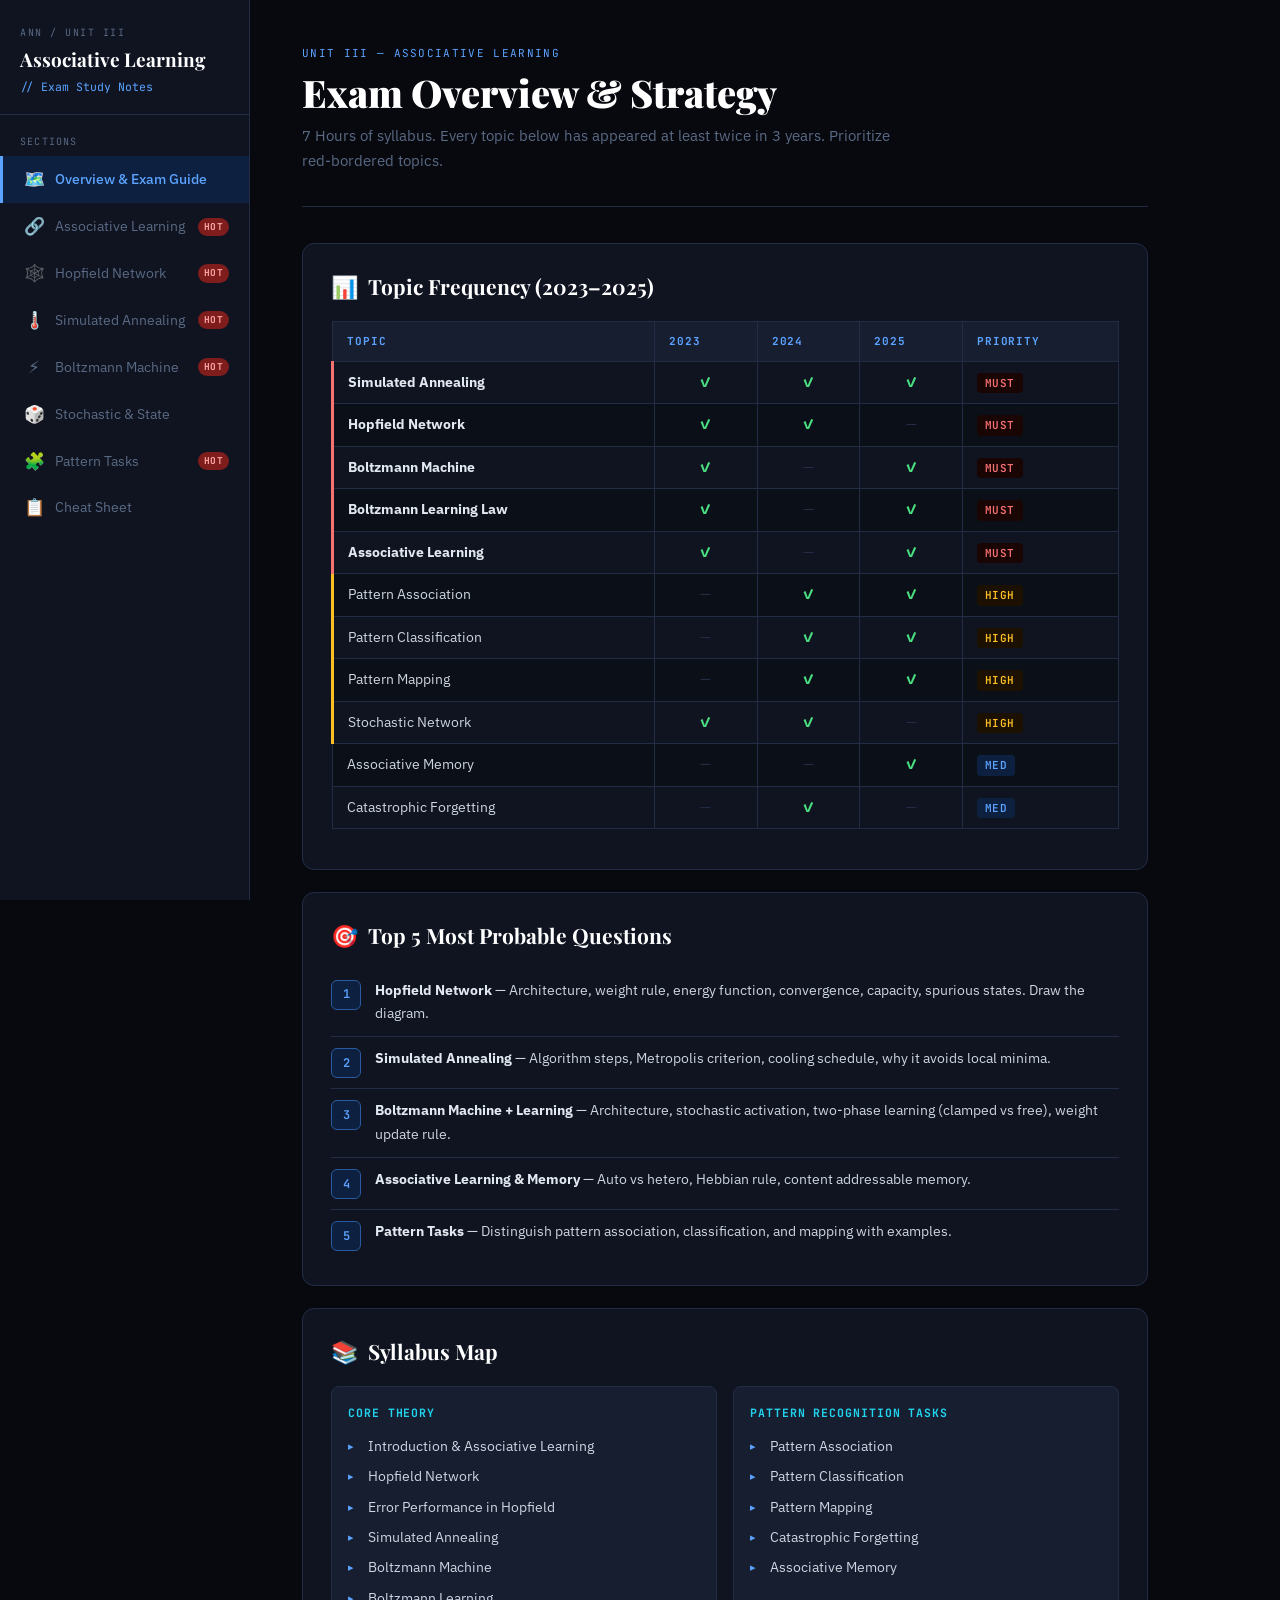
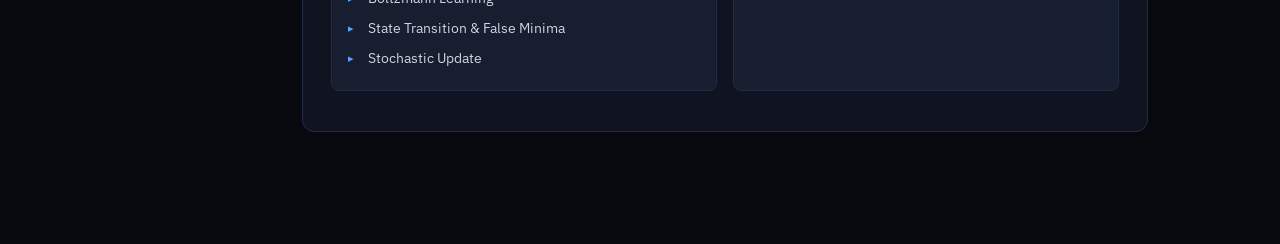
==== unit3_associative_learning.html @ 89506bb9 "Add ANN study notes site" ====
<!DOCTYPE html>
<html lang="en">
<head>
<meta charset="UTF-8">
<meta name="viewport" content="width=device-width, initial-scale=1.0">
<title>Unit III: Associative Learning — Exam Notes</title>
<link rel="preconnect" href="https://fonts.googleapis.com">
<link href="https://fonts.googleapis.com/css2?family=Playfair+Display:wght@400;700;900&family=IBM+Plex+Sans:ital,wght@0,300;0,400;0,500;0,600;1,400&family=JetBrains+Mono:wght@400;500;600&display=swap" rel="stylesheet">
<style>
:root {
  --bg: #07090f;
  --bg2: #0f1420;
  --bg3: #161e30;
  --border: #222d45;
  --text: #cdd5e0;
  --muted: #5a6a84;
  --blue: #5ba3ff;
  --blue-dim: #0d2040;
  --green: #4ade80;
  --green-dim: #071a10;
  --amber: #fbbf24;
  --amber-dim: #1c1000;
  --red: #f87171;
  --red-dim: #1a0505;
  --purple: #a78bfa;
  --purple-dim: #130d2a;
  --cyan: #22d3ee;
  --heading: 'Playfair Display', Georgia, serif;
  --body: 'IBM Plex Sans', system-ui, sans-serif;
  --mono: 'JetBrains Mono', 'Courier New', monospace;
}
*{box-sizing:border-box;margin:0;padding:0;}
html{scroll-behavior:smooth;}
body{background:var(--bg);color:var(--text);font-family:var(--body);font-size:15px;line-height:1.7;display:flex;min-height:100vh;}
p{margin-bottom:10px;}
strong{color:#e2e8f0;}
h3{font-family:var(--heading);font-size:20px;color:white;margin:24px 0 12px;}

/* ── Sidebar ── */
.sidebar{width:250px;min-height:100vh;background:var(--bg2);border-right:1px solid var(--border);position:fixed;top:0;left:0;overflow-y:auto;z-index:100;display:flex;flex-direction:column;}
.sidebar-logo{padding:24px 20px 18px;border-bottom:1px solid var(--border);}
.sidebar-logo .lbl{font-family:var(--mono);font-size:10px;color:var(--muted);letter-spacing:.15em;text-transform:uppercase;margin-bottom:6px;}
.sidebar-logo h1{font-family:var(--heading);font-size:19px;font-weight:700;color:white;line-height:1.3;}
.sidebar-logo .sub{font-size:11.5px;color:var(--blue);margin-top:5px;font-family:var(--mono);}
.nav-group-lbl{font-family:var(--mono);font-size:10px;letter-spacing:.12em;text-transform:uppercase;color:var(--muted);padding:18px 20px 6px;}
.nav-item{display:flex;align-items:center;gap:10px;padding:9px 20px;cursor:pointer;transition:all .18s;border-left:3px solid transparent;font-size:13.5px;color:var(--muted);font-weight:400;user-select:none;}
.nav-item:hover{background:var(--bg3);color:var(--text);border-left-color:var(--border);}
.nav-item.active{background:var(--blue-dim);color:var(--blue);border-left-color:var(--blue);font-weight:500;}
.nav-item .ico{font-size:17px;width:22px;text-align:center;flex-shrink:0;}
.nav-badge{margin-left:auto;background:#7f1d1d;color:#fca5a5;font-size:9.5px;font-weight:700;padding:1px 6px;border-radius:10px;font-family:var(--mono);letter-spacing:.04em;}

/* ── Main ── */
.main{margin-left:250px;flex:1;}
.section{display:none;padding:44px 52px 90px;max-width:950px;animation:fadeIn .22s ease;}
.section.active{display:block;}
@keyframes fadeIn{from{opacity:0;transform:translateY(7px);}to{opacity:1;transform:translateY(0);}}

/* ── Section header ── */
.sec-hdr{margin-bottom:36px;padding-bottom:22px;border-bottom:1px solid var(--border);}
.sec-hdr .tag{font-family:var(--mono);font-size:11px;letter-spacing:.12em;text-transform:uppercase;color:var(--blue);margin-bottom:8px;display:block;}
.sec-hdr h2{font-family:var(--heading);font-size:38px;font-weight:900;color:white;line-height:1.15;margin-bottom:10px;}
.sec-hdr p{color:var(--muted);font-size:14.5px;max-width:620px;}

/* ── Card ── */
.card{background:var(--bg2);border:1px solid var(--border);border-radius:12px;padding:24px 28px;margin-bottom:22px;}
.card-title{font-family:var(--heading);font-size:21px;font-weight:700;color:white;margin-bottom:14px;display:flex;align-items:center;gap:10px;}
.card-title .ico{font-size:22px;}

/* ── Formula box ── */
.formula{background:#080f20;border:1px solid #1d3a70;border-left:4px solid var(--blue);border-radius:8px;padding:16px 20px;margin:14px 0;font-family:var(--mono);font-size:13px;color:#93c5fd;white-space:pre;overflow-x:auto;line-height:1.9;}
.formula .cm{color:var(--muted);font-style:italic;}

/* ── Alert boxes ── */
.box{border-radius:8px;padding:14px 18px;margin:14px 0;font-size:13.5px;display:flex;gap:12px;align-items:flex-start;}
.box .bi{font-size:18px;flex-shrink:0;margin-top:1px;}
.box .bc{flex:1;}
.box.tip{background:var(--amber-dim);border:1px solid #713f12;border-left:4px solid var(--amber);}
.box.tip .bi,.box.tip strong{color:var(--amber);}
.box.def{background:var(--green-dim);border:1px solid #14532d;border-left:4px solid var(--green);}
.box.def .bi,.box.def strong{color:var(--green);}
.box.imp{background:var(--red-dim);border:1px solid #7f1d1d;border-left:4px solid var(--red);}
.box.imp .bi,.box.imp strong{color:var(--red);}
.box.note{background:var(--purple-dim);border:1px solid #4c1d95;border-left:4px solid var(--purple);}
.box.note .bi,.box.note strong{color:var(--purple);}

/* ── Lists ── */
ul.cl{list-style:none;padding:0;}
ul.cl li{padding:4px 0 4px 20px;position:relative;color:var(--text);font-size:14px;}
ul.cl li::before{content:'▸';position:absolute;left:0;color:var(--blue);font-size:11px;top:7px;}
ol.steps{counter-reset:s;list-style:none;padding:0;}
ol.steps li{counter-increment:s;display:flex;gap:14px;padding:10px 0;border-bottom:1px solid var(--border);font-size:14px;}
ol.steps li:last-child{border-bottom:none;}
ol.steps li::before{content:counter(s);background:var(--blue-dim);color:var(--blue);font-family:var(--mono);font-size:12px;font-weight:600;width:28px;height:28px;border-radius:6px;display:flex;align-items:center;justify-content:center;flex-shrink:0;margin-top:1px;border:1px solid #2a5a9f;}

/* ── Tables ── */
.tbl{width:100%;border-collapse:collapse;font-size:13.5px;margin:16px 0;}
.tbl th{background:var(--bg3);color:var(--blue);font-family:var(--mono);font-size:11px;letter-spacing:.08em;text-transform:uppercase;padding:10px 14px;text-align:left;border:1px solid var(--border);}
.tbl td{padding:10px 14px;border:1px solid var(--border);vertical-align:top;line-height:1.5;}
.tbl tr:nth-child(even) td{background:#0b1018;}
.tbl .ck{color:var(--green);font-weight:700;text-align:center;}
.tbl .dk{color:var(--border);text-align:center;}
.pri-h td:first-child{border-left:3px solid var(--red);}
.pri-m td:first-child{border-left:3px solid var(--amber);}

/* ── Grid ── */
.g2{display:grid;grid-template-columns:1fr 1fr;gap:16px;margin:16px 0;}
.g3{display:grid;grid-template-columns:1fr 1fr 1fr;gap:14px;margin:16px 0;}
.mc{background:var(--bg3);border:1px solid var(--border);border-radius:8px;padding:16px;}
.mc h4{font-family:var(--mono);font-size:11.5px;color:var(--cyan);letter-spacing:.08em;text-transform:uppercase;margin-bottom:8px;}
.mc p,.mc li{font-size:13.5px;color:var(--text);line-height:1.6;}

/* ── Badge ── */
.bdg{display:inline-block;padding:2px 8px;border-radius:4px;font-size:11px;font-family:var(--mono);font-weight:600;letter-spacing:.04em;}
.bdg.bl{background:var(--blue-dim);color:var(--blue);}
.bdg.gn{background:var(--green-dim);color:var(--green);}
.bdg.am{background:var(--amber-dim);color:var(--amber);}
.bdg.rd{background:var(--red-dim);color:var(--red);}
.bdg.pu{background:var(--purple-dim);color:var(--purple);}

/* ── Diagram ── */
.diagram{background:#050a14;border:1px solid var(--border);border-radius:10px;padding:20px;margin:20px 0;}
.diagram-ttl{font-family:var(--mono);font-size:10.5px;color:var(--muted);letter-spacing:.1em;text-transform:uppercase;margin-bottom:12px;}

/* ── Cheat sheet ── */
.cheat-grid{display:grid;grid-template-columns:1fr 1fr;gap:16px;}
.cheat-card{background:var(--bg2);border:1px solid var(--border);border-radius:10px;padding:18px;}
.cheat-card h4{font-family:var(--heading);font-size:16px;color:white;margin-bottom:10px;display:flex;align-items:center;gap:8px;}
.cheat-card ul{list-style:none;padding:0;}
.cheat-card li{font-size:12.5px;padding:4px 0;color:var(--text);border-bottom:1px solid var(--border);display:flex;gap:8px;}
.cheat-card li::before{content:'→';color:var(--muted);flex-shrink:0;}

/* ── Scrollbar ── */
::-webkit-scrollbar{width:5px;}
::-webkit-scrollbar-track{background:var(--bg2);}
::-webkit-scrollbar-thumb{background:var(--border);border-radius:3px;}

@media(max-width:800px){
  .sidebar{width:100%;min-height:auto;position:relative;}
  .main{margin-left:0;}
  .section{padding:24px 18px 60px;}
  .g2,.g3,.cheat-grid{grid-template-columns:1fr;}
}
</style>
</head>
<body>

<!-- ═══════════════════ SIDEBAR ═══════════════════ -->
<nav class="sidebar">
  <div class="sidebar-logo">
    <div class="lbl">ANN / Unit III</div>
    <h1>Associative Learning</h1>
    <div class="sub">// Exam Study Notes</div>
  </div>
  <div class="nav-group-lbl">Sections</div>
  <div class="nav-item active" onclick="show('s0',this)"><span class="ico">🗺️</span> Overview &amp; Exam Guide</div>
  <div class="nav-item" onclick="show('s1',this)"><span class="ico">🔗</span> Associative Learning <span class="nav-badge">HOT</span></div>
  <div class="nav-item" onclick="show('s2',this)"><span class="ico">🕸️</span> Hopfield Network <span class="nav-badge">HOT</span></div>
  <div class="nav-item" onclick="show('s3',this)"><span class="ico">🌡️</span> Simulated Annealing <span class="nav-badge">HOT</span></div>
  <div class="nav-item" onclick="show('s4',this)"><span class="ico">⚡</span> Boltzmann Machine <span class="nav-badge">HOT</span></div>
  <div class="nav-item" onclick="show('s5',this)"><span class="ico">🎲</span> Stochastic &amp; State</div>
  <div class="nav-item" onclick="show('s6',this)"><span class="ico">🧩</span> Pattern Tasks <span class="nav-badge">HOT</span></div>
  <div class="nav-item" onclick="show('s7',this)"><span class="ico">📋</span> Cheat Sheet</div>
</nav>

<!-- ═══════════════════ MAIN ═══════════════════ -->
<main class="main">

<!-- ═══ S0: OVERVIEW ═══ -->
<section class="section active" id="s0">
  <div class="sec-hdr">
    <span class="tag">Unit III — Associative Learning</span>
    <h2>Exam Overview &amp; Strategy</h2>
    <p>7 Hours of syllabus. Every topic below has appeared at least twice in 3 years. Prioritize red-bordered topics.</p>
  </div>

  <div class="card">
    <div class="card-title"><span class="ico">📊</span> Topic Frequency (2023–2025)</div>
    <table class="tbl">
      <thead><tr><th>Topic</th><th>2023</th><th>2024</th><th>2025</th><th>Priority</th></tr></thead>
      <tbody>
        <tr class="pri-h"><td><strong>Simulated Annealing</strong></td><td class="ck">✓</td><td class="ck">✓</td><td class="ck">✓</td><td><span class="bdg rd">MUST</span></td></tr>
        <tr class="pri-h"><td><strong>Hopfield Network</strong></td><td class="ck">✓</td><td class="ck">✓</td><td class="dk">—</td><td><span class="bdg rd">MUST</span></td></tr>
        <tr class="pri-h"><td><strong>Boltzmann Machine</strong></td><td class="ck">✓</td><td class="dk">—</td><td class="ck">✓</td><td><span class="bdg rd">MUST</span></td></tr>
        <tr class="pri-h"><td><strong>Boltzmann Learning Law</strong></td><td class="ck">✓</td><td class="dk">—</td><td class="ck">✓</td><td><span class="bdg rd">MUST</span></td></tr>
        <tr class="pri-h"><td><strong>Associative Learning</strong></td><td class="ck">✓</td><td class="dk">—</td><td class="ck">✓</td><td><span class="bdg rd">MUST</span></td></tr>
        <tr class="pri-m"><td>Pattern Association</td><td class="dk">—</td><td class="ck">✓</td><td class="ck">✓</td><td><span class="bdg am">HIGH</span></td></tr>
        <tr class="pri-m"><td>Pattern Classification</td><td class="dk">—</td><td class="ck">✓</td><td class="ck">✓</td><td><span class="bdg am">HIGH</span></td></tr>
        <tr class="pri-m"><td>Pattern Mapping</td><td class="dk">—</td><td class="ck">✓</td><td class="ck">✓</td><td><span class="bdg am">HIGH</span></td></tr>
        <tr class="pri-m"><td>Stochastic Network</td><td class="ck">✓</td><td class="ck">✓</td><td class="dk">—</td><td><span class="bdg am">HIGH</span></td></tr>
        <tr><td>Associative Memory</td><td class="dk">—</td><td class="dk">—</td><td class="ck">✓</td><td><span class="bdg bl">MED</span></td></tr>
        <tr><td>Catastrophic Forgetting</td><td class="dk">—</td><td class="ck">✓</td><td class="dk">—</td><td><span class="bdg bl">MED</span></td></tr>
      </tbody>
    </table>
  </div>

  <div class="card">
    <div class="card-title"><span class="ico">🎯</span> Top 5 Most Probable Questions</div>
    <ol class="steps">
      <li><div><strong>Hopfield Network</strong> — Architecture, weight rule, energy function, convergence, capacity, spurious states. Draw the diagram.</div></li>
      <li><div><strong>Simulated Annealing</strong> — Algorithm steps, Metropolis criterion, cooling schedule, why it avoids local minima.</div></li>
      <li><div><strong>Boltzmann Machine + Learning</strong> — Architecture, stochastic activation, two-phase learning (clamped vs free), weight update rule.</div></li>
      <li><div><strong>Associative Learning &amp; Memory</strong> — Auto vs hetero, Hebbian rule, content addressable memory.</div></li>
      <li><div><strong>Pattern Tasks</strong> — Distinguish pattern association, classification, and mapping with examples.</div></li>
    </ol>
  </div>

  <div class="card">
    <div class="card-title"><span class="ico">📚</span> Syllabus Map</div>
    <div class="g2">
      <div class="mc">
        <h4>Core Theory</h4>
        <ul class="cl">
          <li>Introduction &amp; Associative Learning</li>
          <li>Hopfield Network</li>
          <li>Error Performance in Hopfield</li>
          <li>Simulated Annealing</li>
          <li>Boltzmann Machine</li>
          <li>Boltzmann Learning</li>
          <li>State Transition &amp; False Minima</li>
          <li>Stochastic Update</li>
        </ul>
      </div>
      <div class="mc">
        <h4>Pattern Recognition Tasks</h4>
        <ul class="cl">
          <li>Pattern Association</li>
          <li>Pattern Classification</li>
          <li>Pattern Mapping</li>
          <li>Catastrophic Forgetting</li>
          <li>Associative Memory</li>
        </ul>
      </div>
    </div>
  </div>
</section>

<!-- ═══ S1: ASSOCIATIVE LEARNING ═══ -->
<section class="section" id="s1">
  <div class="sec-hdr">
    <span class="tag">Topic 1</span>
    <h2>Associative Learning &amp; Memory</h2>
    <p>The foundation of all recurrent networks. Learning to store and retrieve patterns.</p>
  </div>

  <div class="card">
    <div class="card-title"><span class="ico">💡</span> What is Associative Learning?</div>
    <div class="box def"><span class="bi">📖</span><div class="bc"><strong>Definition:</strong> A learning paradigm in which a neural network learns to associate one pattern with another (or with itself). When presented with a partial or noisy input, the network retrieves the complete stored pattern.</div></div>
    <p><strong>Biological Basis:</strong> Hebb's postulate — "Neurons that fire together, wire together." If neuron A repeatedly causes neuron B to fire, the synapse between A and B is strengthened.</p>
    <div class="formula"><span class="cm">// Hebbian Learning Rule</span>
Δw<sub>ij</sub> = η · x<sub>i</sub> · x<sub>j</sub>

where:
  η   = learning rate
  x<sub>i</sub>  = activation of presynaptic neuron i
  x<sub>j</sub>  = activation of postsynaptic neuron j</div>
  </div>

  <div class="card">
    <div class="card-title"><span class="ico">🔀</span> Types of Associative Learning</div>
    <div class="g2">
      <div class="mc">
        <h4>Auto-Associative</h4>
        <p><strong>Pattern → Same Pattern</strong></p>
        <p>Input and output are the same pattern. Given a noisy/incomplete version of a stored pattern, recall the original.</p>
        <p><em>Example: Hopfield Network</em></p>
        <ul class="cl">
          <li>Input = Output target</li>
          <li>Used for pattern completion</li>
          <li>Content-addressable memory</li>
        </ul>
      </div>
      <div class="mc">
        <h4>Hetero-Associative</h4>
        <p><strong>Pattern A → Pattern B</strong></p>
        <p>Input and output are different patterns. Learn a mapping between two sets of patterns.</p>
        <p><em>Example: Linear Associator</em></p>
        <ul class="cl">
          <li>Input ≠ Output</li>
          <li>Used for pattern transformation</li>
          <li>Bidirectional Associative Memory</li>
        </ul>
      </div>
    </div>
    <div class="box tip"><span class="bi">💡</span><div class="bc"><strong>Exam Tip:</strong> Auto-associative = Hopfield (recall same pattern). Hetero-associative = Pattern Association task. Always state this distinction clearly.</div></div>
  </div>

  <div class="card">
    <div class="card-title"><span class="ico">🧠</span> Associative Memory</div>
    <p><strong>Content-Addressable Memory (CAM):</strong> Unlike RAM (accessed by address), associative memory is accessed by the content itself. A partial or noisy key retrieves the full stored item.</p>
    <div class="g2">
      <div class="mc">
        <h4>Storage Phase</h4>
        <ul class="cl">
          <li>Present each pattern to network</li>
          <li>Update weights using Hebbian rule</li>
          <li>Weights encode pattern correlations</li>
          <li>W = Σ<sub>μ</sub> x<sup>μ</sup>(x<sup>μ</sup>)<sup>T</sup></li>
        </ul>
      </div>
      <div class="mc">
        <h4>Retrieval Phase</h4>
        <ul class="cl">
          <li>Present probe (partial/noisy)</li>
          <li>Apply update rule iteratively</li>
          <li>Network evolves to stable state</li>
          <li>Stable state = stored pattern</li>
        </ul>
      </div>
    </div>
    <div class="formula"><span class="cm">// Hetero-associative weight matrix</span>
W = Σ<sub>μ=1</sub><sup>P</sup>  b<sup>μ</sup> · (a<sup>μ</sup>)<sup>T</sup>

Retrieval:  y = sign(W · x)

<span class="cm">// For P stored pairs (a<sup>μ</sup>, b<sup>μ</sup>)</span></div>
  </div>

  <div class="card">
    <div class="card-title"><span class="ico">📏</span> Hebb vs Delta Rule Comparison</div>
    <table class="tbl">
      <thead><tr><th>Aspect</th><th>Hebb Rule</th><th>Delta Rule</th></tr></thead>
      <tbody>
        <tr><td>Update Criterion</td><td>Always update</td><td>Update on error only</td></tr>
        <tr><td>Error-driven</td><td>No</td><td>Yes</td></tr>
        <tr><td>Stability</td><td>Weights grow unbounded</td><td>Converges (linear networks)</td></tr>
        <tr><td>Capacity</td><td>Lower</td><td>Higher</td></tr>
        <tr><td>Used In</td><td>Hopfield, basic associator</td><td>ADALINE, Perceptron</td></tr>
      </tbody>
    </table>
  </div>
</section>

<!-- ═══ S2: HOPFIELD ═══ -->
<section class="section" id="s2">
  <div class="sec-hdr">
    <span class="tag">Topic 2 — Most Repeated</span>
    <h2>Hopfield Network</h2>
    <p>A recurrent auto-associative memory network. Energy-based, guaranteed convergence.</p>
  </div>

  <div class="card">
    <div class="card-title"><span class="ico">🏗️</span> Architecture</div>
    <div class="g2">
      <div>
        <ul class="cl">
          <li><strong>N neurons</strong>, fully interconnected (recurrent)</li>
          <li><strong>Symmetric weights:</strong> w<sub>ij</sub> = w<sub>ji</sub></li>
          <li><strong>No self-connections:</strong> w<sub>ii</sub> = 0</li>
          <li>Binary states: s<sub>i</sub> ∈ {−1, +1} (bipolar)</li>
          <li>Single-layer, no hidden neurons</li>
          <li>All neurons are both input and output</li>
        </ul>
      </div>
      <div>
        <div class="diagram">
          <div class="diagram-ttl">Hopfield Network (N=4)</div>
          <svg viewBox="0 0 220 200" xmlns="http://www.w3.org/2000/svg" width="100%">
            <defs>
              <marker id="arr" markerWidth="6" markerHeight="6" refX="3" refY="3" orient="auto">
                <path d="M0,0 L6,3 L0,6 Z" fill="#5ba3ff" opacity=".6"/>
              </marker>
            </defs>
            <!-- connections -->
            <line x1="110" y1="28" x2="188" y2="96" stroke="#5ba3ff" stroke-width="1" opacity=".3"/>
            <line x1="110" y1="28" x2="110" y2="172" stroke="#5ba3ff" stroke-width="1" opacity=".3"/>
            <line x1="110" y1="28" x2="32" y2="96" stroke="#5ba3ff" stroke-width="1" opacity=".3"/>
            <line x1="188" y1="96" x2="110" y2="172" stroke="#5ba3ff" stroke-width="1" opacity=".3"/>
            <line x1="188" y1="96" x2="32" y2="96" stroke="#5ba3ff" stroke-width="1" opacity=".3"/>
            <line x1="110" y1="172" x2="32" y2="96" stroke="#5ba3ff" stroke-width="1" opacity=".3"/>
            <!-- neurons -->
            <circle cx="110" cy="28" r="18" fill="#0d2040" stroke="#5ba3ff" stroke-width="1.5"/>
            <circle cx="188" cy="96" r="18" fill="#0d2040" stroke="#5ba3ff" stroke-width="1.5"/>
            <circle cx="110" cy="172" r="18" fill="#0d2040" stroke="#5ba3ff" stroke-width="1.5"/>
            <circle cx="32" cy="96" r="18" fill="#0d2040" stroke="#5ba3ff" stroke-width="1.5"/>
            <text x="110" y="32" fill="#93c5fd" font-size="12" font-family="JetBrains Mono" text-anchor="middle">s₁</text>
            <text x="188" y="100" fill="#93c5fd" font-size="12" font-family="JetBrains Mono" text-anchor="middle">s₂</text>
            <text x="110" y="176" fill="#93c5fd" font-size="12" font-family="JetBrains Mono" text-anchor="middle">s₃</text>
            <text x="32" y="100" fill="#93c5fd" font-size="12" font-family="JetBrains Mono" text-anchor="middle">s₄</text>
            <text x="110" y="197" fill="#5a6a84" font-size="9" font-family="IBM Plex Sans" text-anchor="middle">wᵢⱼ = wⱼᵢ, wᵢᵢ = 0</text>
          </svg>
        </div>
      </div>
    </div>
  </div>

  <div class="card">
    <div class="card-title"><span class="ico">⚖️</span> Weight Learning Rule (Hebbian / Outer Product)</div>
    <div class="formula"><span class="cm">// Store P patterns: x¹, x², ..., xᴾ  (each xᵢ ∈ {−1, +1})</span>

w<sub>ij</sub> = (1/N) Σ<sub>μ=1</sub><sup>P</sup>  xᵢ<sup>μ</sup> · xⱼ<sup>μ</sup>     for i ≠ j

w<sub>ii</sub> = 0                              (no self-connection)

<span class="cm">// Matrix form:</span>
W = (1/N) Σ<sub>μ</sub>  x<sup>μ</sup>(x<sup>μ</sup>)<sup>T</sup>  − (P/N)I</div>
    <div class="box tip"><span class="bi">💡</span><div class="bc"><strong>Exam Tip:</strong> The weight matrix is symmetric (W = Wᵀ) and has zero diagonal. These two properties guarantee convergence of the asynchronous update rule.</div></div>
  </div>

  <div class="card">
    <div class="card-title"><span class="ico">🔄</span> Update Rule</div>
    <div class="formula"><span class="cm">// Net input to neuron i:</span>
net<sub>i</sub> = Σ<sub>j≠i</sub>  w<sub>ij</sub> · s<sub>j</sub>

<span class="cm">// State update (hard-limiter / sign function):</span>
s<sub>i</sub>(t+1) = +1   if  net<sub>i</sub> > 0
s<sub>i</sub>(t+1) = −1   if  net<sub>i</sub> ≤ 0
s<sub>i</sub>(t+1) = s<sub>i</sub>(t)  if  net<sub>i</sub> = 0  (tie-breaking)</div>
    <div class="g2">
      <div class="mc">
        <h4>Asynchronous Update</h4>
        <p>One randomly chosen neuron updated at a time. <strong>Guaranteed convergence</strong> to a stable state (energy strictly decreases). Used in practice.</p>
      </div>
      <div class="mc">
        <h4>Synchronous Update</h4>
        <p>All neurons updated simultaneously. <strong>May oscillate</strong> between two states (2-cycle). Faster but not guaranteed to converge.</p>
      </div>
    </div>
  </div>

  <div class="card">
    <div class="card-title"><span class="ico">⚡</span> Energy Function — The Core Concept</div>
    <p>The Hopfield network is an energy minimization system. The energy <em>can only decrease or stay the same</em> with each update, so the network always converges.</p>
    <div class="formula"><span class="cm">// Lyapunov (Energy) Function:</span>
E = − ½ Σ<sub>i</sub> Σ<sub>j</sub>  w<sub>ij</sub> · s<sub>i</sub> · s<sub>j</sub>

<span class="cm">// With thresholds θᵢ:</span>
E = − ½ Σ<sub>i</sub> Σ<sub>j</sub>  w<sub>ij</sub> · s<sub>i</sub> · s<sub>j</sub>  +  Σ<sub>i</sub> θᵢ · s<sub>i</sub>

<span class="cm">// Key property:</span>
ΔE ≤ 0  at every asynchronous update
∴ Network converges to a local energy minimum</div>
    <div class="diagram">
      <div class="diagram-ttl">Energy Landscape — Attractors &amp; False Minima</div>
      <svg viewBox="0 0 440 160" xmlns="http://www.w3.org/2000/svg" width="100%">
        <!-- axis -->
        <line x1="20" y1="140" x2="420" y2="140" stroke="#222d45" stroke-width="1"/>
        <text x="430" y="144" fill="#5a6a84" font-size="10" font-family="IBM Plex Sans">State</text>
        <text x="5" y="20" fill="#5a6a84" font-size="10" font-family="IBM Plex Sans">E</text>
        <line x1="20" y1="10" x2="20" y2="140" stroke="#222d45" stroke-width="1"/>
        <!-- energy curve -->
        <path d="M20,40 C40,35 55,90 80,105 C100,118 110,60 140,55 C165,52 175,105 200,115
                 C225,124 235,70 255,68 C280,66 285,120 320,125 C345,128 360,80 385,75 C400,73 410,90 420,95"
              fill="none" stroke="#5ba3ff" stroke-width="2" opacity=".7"/>
        <!-- basins -->
        <path d="M55,100 C60,115 70,118 80,105" fill="none" stroke="#4ade80" stroke-width="1.5" opacity=".5"/>
        <path d="M185,112 C195,122 200,115 210,110" fill="none" stroke="#4ade80" stroke-width="1.5" opacity=".5"/>
        <path d="M300,122 C310,128 315,126 325,124" fill="none" stroke="#fbbf24" stroke-width="1.5" opacity=".5"/>
        <!-- minima markers -->
        <circle cx="80" cy="105" r="5" fill="#4ade80" opacity=".9"/>
        <text x="73" y="125" fill="#4ade80" font-size="9" font-family="IBM Plex Sans">Pattern A</text>
        <circle cx="202" cy="115" r="5" fill="#4ade80" opacity=".9"/>
        <text x="190" y="133" fill="#4ade80" font-size="9" font-family="IBM Plex Sans">Pattern B</text>
        <circle cx="318" cy="125" r="5" fill="#fbbf24" opacity=".9"/>
        <text x="300" y="143" fill="#fbbf24" font-size="9" font-family="IBM Plex Sans">⚠ Spurious</text>
        <!-- arrows showing convergence -->
        <path d="M50,70 L72,100" fill="none" stroke="#5a6a84" stroke-width="1" stroke-dasharray="3,2" marker-end="url(#arr2)"/>
        <path d="M170,80 L195,110" fill="none" stroke="#5a6a84" stroke-width="1" stroke-dasharray="3,2" marker-end="url(#arr2)"/>
        <defs>
          <marker id="arr2" markerWidth="5" markerHeight="5" refX="3" refY="3" orient="auto">
            <path d="M0,0 L5,2.5 L0,5 Z" fill="#5a6a84"/>
          </marker>
        </defs>
        <text x="30" y="60" fill="#5a6a84" font-size="9" font-family="IBM Plex Sans">probe</text>
        <text x="155" y="72" fill="#5a6a84" font-size="9" font-family="IBM Plex Sans">probe</text>
      </svg>
    </div>
    <div class="box imp"><span class="bi">⚠️</span><div class="bc"><strong>Important:</strong> Stored patterns become local energy minima (attractors). Convergence is guaranteed with asynchronous updates because energy is a Lyapunov function.</div></div>
  </div>

  <div class="card">
    <div class="card-title"><span class="ico">📉</span> Storage Capacity &amp; Error Performance</div>
    <div class="formula"><span class="cm">// Maximum reliable storage capacity:</span>
P<sub>max</sub> ≈ 0.138 N  ≈  0.14N  ≈  N/7

<span class="cm">// Crosstalk (interference) noise term:</span>
τᵢ<sup>μ</sup> = (1/N) Σ<sub>ν≠μ</sub> Σ<sub>j≠i</sub>  xⱼ<sup>ν</sup> · xⱼ<sup>μ</sup> · xᵢ<sup>ν</sup>

<span class="cm">// Noise variance grows as P/N</span>
<span class="cm">// Signal-to-Noise ratio ∝ N/P → decreases as P increases</span></div>
    <div class="g3">
      <div class="mc"><h4>P &lt; 0.14N</h4><p style="color:var(--green)">✓ Reliable retrieval. Low crosstalk noise.</p></div>
      <div class="mc"><h4>P ≈ 0.14N</h4><p style="color:var(--amber)">⚠ ~1% error rate. Near capacity limit.</p></div>
      <div class="mc"><h4>P &gt; 0.14N</h4><p style="color:var(--red)">✗ Catastrophic failure. Cannot retrieve patterns reliably.</p></div>
    </div>
  </div>

  <div class="card">
    <div class="card-title"><span class="ico">👻</span> Spurious States (False Minima)</div>
    <p>Besides the P stored patterns, the network develops <strong>extra attractor states</strong> that were not explicitly stored. These are called spurious states or spurious attractors.</p>
    <div class="formula"><span class="cm">// For bipolar patterns, if x¹ and x² are stored,
// then their MIXTURE and NEGATIONS are also attractors:</span>

Mixture:   m = sign(x¹ + x² + x³)  (3-mixture spurious state)
Negation:  If x¹ is stored, -x¹ is also an attractor</div>
    <ul class="cl">
      <li>Spurious states have higher energy than stored patterns</li>
      <li>Arise from pairwise correlations between stored patterns</li>
      <li>Number grows exponentially with P</li>
      <li>Represent incorrect "memories" — false recall</li>
      <li>Solution: Use unlearning (Hopfield et al.), or simulated annealing</li>
    </ul>
    <div class="box tip"><span class="bi">💡</span><div class="bc"><strong>Exam Tip:</strong> Spurious states = False minima. They exist because energy minimization is the goal, not pattern storage specifically. The −x<sup>μ</sup> (complement) of every stored pattern is always a spurious attractor in bipolar networks.</div></div>
  </div>
</section>

<!-- ═══ S3: SIMULATED ANNEALING ═══ -->
<section class="section" id="s3">
  <div class="sec-hdr">
    <span class="tag">Topic 3 — Appeared Every Year</span>
    <h2>Simulated Annealing</h2>
    <p>A probabilistic optimization technique inspired by metallurgy that escapes local minima.</p>
  </div>

  <div class="card">
    <div class="card-title"><span class="ico">🔬</span> Physical Analogy</div>
    <div class="g2">
      <div>
        <p><strong>Physical Annealing:</strong> Metal is heated to high temperature (atoms move freely), then cooled slowly. Slow cooling allows atoms to settle into the <em>lowest energy crystalline structure</em> (global minimum). Fast cooling = defects (local minima).</p>
        <br>
        <p><strong>Computational Analogy:</strong> Replace metal with a combinatorial system. Temperature T controls the randomness. High T = explore widely; Low T = refine solution. Gradually reduce T.</p>
      </div>
      <div>
        <div class="diagram">
          <div class="diagram-ttl">Cooling Schedule</div>
          <svg viewBox="0 0 200 130" xmlns="http://www.w3.org/2000/svg" width="100%">
            <line x1="20" y1="110" x2="190" y2="110" stroke="#222d45" stroke-width="1"/>
            <line x1="20" y1="10" x2="20" y2="110" stroke="#222d45" stroke-width="1"/>
            <path d="M25,15 C50,18 80,30 110,55 C140,78 165,100 185,108" fill="none" stroke="#fbbf24" stroke-width="2.5"/>
            <text x="100" y="125" fill="#5a6a84" font-size="9" text-anchor="middle" font-family="IBM Plex Sans">Time (iterations)</text>
            <text x="8" y="60" fill="#5a6a84" font-size="9" text-anchor="middle" font-family="IBM Plex Sans" transform="rotate(-90,8,60)">T</text>
            <text x="30" y="12" fill="#fbbf24" font-size="8" font-family="JetBrains Mono">T₀ (high)</text>
            <text x="145" y="106" fill="#fbbf24" font-size="8" font-family="JetBrains Mono">T→0</text>
            <text x="60" y="90" fill="#5a6a84" font-size="8" font-family="IBM Plex Sans">Slow cooling = </text>
            <text x="60" y="102" fill="#5a6a84" font-size="8" font-family="IBM Plex Sans">better solution</text>
          </svg>
        </div>
      </div>
    </div>
  </div>

  <div class="card">
    <div class="card-title"><span class="ico">📋</span> Algorithm (Step by Step)</div>
    <ol class="steps">
      <li>Initialize the system in a random state <strong>s</strong> and set a high initial temperature <strong>T = T₀</strong></li>
      <li>Randomly select a neuron/variable <strong>i</strong> and compute the energy change <strong>ΔE</strong> if its state is flipped</li>
      <li>If <strong>ΔE &lt; 0</strong> (energy decreases): <em>always accept</em> the change (move downhill)</li>
      <li>If <strong>ΔE ≥ 0</strong> (energy increases): accept with probability <strong>P = exp(−ΔE/T)</strong> (Metropolis criterion)</li>
      <li>Repeat steps 2–4 many times (enough for equilibrium at this temperature)</li>
      <li>Reduce temperature: <strong>T ← α × T</strong> (geometric cooling, α ∈ (0.8, 0.99))</li>
      <li>Repeat steps 2–6 until T ≈ 0 or system is frozen</li>
    </ol>
    <div class="box def"><span class="bi">📖</span><div class="bc"><strong>Metropolis Criterion:</strong> Accept an uphill move (worsening change) with probability P = exp(−ΔE/T). At high T, almost all moves accepted. At low T, very few uphill moves accepted. This is the key innovation that allows escaping local minima.</div></div>
  </div>

  <div class="card">
    <div class="card-title"><span class="ico">🧮</span> Key Formulas</div>
    <div class="formula"><span class="cm">// Acceptance probability (Metropolis):</span>
P(accept) = exp(−ΔE / T)    if ΔE > 0
P(accept) = 1               if ΔE ≤ 0

<span class="cm">// Geometric cooling schedule:</span>
T(k) = α · T(k−1)          where α ∈ (0.8, 0.99)

<span class="cm">// Logarithmic cooling (theoretically optimal):</span>
T(k) = T₀ / ln(1 + k)

<span class="cm">// At high T: P ≈ 1 (random walk, explores freely)</span>
<span class="cm">// At low T:  P ≈ 0 (rare uphill, mostly greedy)</span>
<span class="cm">// As T → 0:  Reduces to gradient descent / Hopfield</span></div>
  </div>

  <div class="card">
    <div class="card-title"><span class="ico">📊</span> Behavior at Different Temperatures</div>
    <table class="tbl">
      <thead><tr><th>Temperature</th><th>Acceptance of worse moves</th><th>Behavior</th><th>Result</th></tr></thead>
      <tbody>
        <tr><td><strong>Very High T</strong></td><td class="ck">~100%</td><td>Random walk</td><td>Explores entire state space</td></tr>
        <tr><td><strong>Medium T</strong></td><td>Moderate</td><td>Biased random walk</td><td>Can escape shallow minima</td></tr>
        <tr><td><strong>Low T</strong></td><td>Rarely</td><td>Mostly greedy descent</td><td>Converges to good local min</td></tr>
        <tr><td><strong>T → 0</strong></td><td class="dk">Never</td><td>Deterministic descent</td><td>Pure Hopfield behavior</td></tr>
      </tbody>
    </table>
    <div class="box tip"><span class="bi">💡</span><div class="bc"><strong>Exam Tip:</strong> If asked "why does SA avoid local minima?" — Answer: because the Metropolis criterion allows uphill moves with probability exp(−ΔE/T) &gt; 0. This means the system can climb out of local energy wells and eventually find the global minimum if cooling is slow enough.</div></div>
  </div>

  <div class="card">
    <div class="card-title"><span class="ico">⚖️</span> Comparison with Hopfield Network</div>
    <table class="tbl">
      <thead><tr><th>Aspect</th><th>Hopfield</th><th>Simulated Annealing</th></tr></thead>
      <tbody>
        <tr><td>Update Type</td><td>Deterministic</td><td>Probabilistic</td></tr>
        <tr><td>Local Minima</td><td>Gets stuck</td><td>Can escape</td></tr>
        <tr><td>Convergence</td><td>Always (to local min)</td><td>To global min (if slow enough)</td></tr>
        <tr><td>Speed</td><td>Fast</td><td>Slow</td></tr>
        <tr><td>Temperature</td><td>T = 0 (no temperature)</td><td>T decreases over time</td></tr>
        <tr><td>SA reduces to Hopfield</td><td colspan="2" style="text-align:center">YES — when T = 0</td></tr>
      </tbody>
    </table>
  </div>
</section>

<!-- ═══ S4: BOLTZMANN MACHINE ═══ -->
<section class="section" id="s4">
  <div class="sec-hdr">
    <span class="tag">Topic 4 — Very Important</span>
    <h2>Boltzmann Machine &amp; Learning</h2>
    <p>A stochastic recurrent network that learns probability distributions over data.</p>
  </div>

  <div class="card">
    <div class="card-title"><span class="ico">🏗️</span> Architecture</div>
    <p>A Boltzmann Machine is essentially a <strong>stochastic (probabilistic) version of the Hopfield Network</strong> with both visible and hidden units.</p>
    <div class="g2">
      <div class="mc">
        <h4>Visible Units (V)</h4>
        <ul class="cl">
          <li>Interface with observed data</li>
          <li>Clamped during positive phase</li>
          <li>Free during negative phase</li>
          <li>Represent data features directly</li>
        </ul>
      </div>
      <div class="mc">
        <h4>Hidden Units (H)</h4>
        <ul class="cl">
          <li>Not directly observed</li>
          <li>Learn internal representations</li>
          <li>Capture higher-order statistics</li>
          <li>Always free to update</li>
        </ul>
      </div>
    </div>
    <div class="diagram">
      <div class="diagram-ttl">Boltzmann Machine Architecture</div>
      <svg viewBox="0 0 400 180" xmlns="http://www.w3.org/2000/svg" width="100%">
        <!-- hidden layer -->
        <text x="200" y="22" fill="#5a6a84" font-size="10" text-anchor="middle" font-family="IBM Plex Sans">Hidden Units</text>
        <circle cx="100" cy="50" r="18" fill="#130d2a" stroke="#a78bfa" stroke-width="1.5"/>
        <circle cx="160" cy="50" r="18" fill="#130d2a" stroke="#a78bfa" stroke-width="1.5"/>
        <circle cx="240" cy="50" r="18" fill="#130d2a" stroke="#a78bfa" stroke-width="1.5"/>
        <circle cx="300" cy="50" r="18" fill="#130d2a" stroke="#a78bfa" stroke-width="1.5"/>
        <text x="100" y="54" fill="#a78bfa" font-size="11" text-anchor="middle" font-family="JetBrains Mono">h₁</text>
        <text x="160" y="54" fill="#a78bfa" font-size="11" text-anchor="middle" font-family="JetBrains Mono">h₂</text>
        <text x="240" y="54" fill="#a78bfa" font-size="11" text-anchor="middle" font-family="JetBrains Mono">h₃</text>
        <text x="300" y="54" fill="#a78bfa" font-size="11" text-anchor="middle" font-family="JetBrains Mono">h₄</text>
        <!-- V-H connections -->
        <line x1="100" y1="68" x2="110" y2="120" stroke="#5ba3ff" stroke-width="1" opacity=".4"/>
        <line x1="100" y1="68" x2="185" y2="120" stroke="#5ba3ff" stroke-width="1" opacity=".4"/>
        <line x1="160" y1="68" x2="110" y2="120" stroke="#5ba3ff" stroke-width="1" opacity=".4"/>
        <line x1="160" y1="68" x2="260" y2="120" stroke="#5ba3ff" stroke-width="1" opacity=".4"/>
        <line x1="240" y1="68" x2="185" y2="120" stroke="#5ba3ff" stroke-width="1" opacity=".4"/>
        <line x1="240" y1="68" x2="335" y2="120" stroke="#5ba3ff" stroke-width="1" opacity=".4"/>
        <line x1="300" y1="68" x2="260" y2="120" stroke="#5ba3ff" stroke-width="1" opacity=".4"/>
        <line x1="300" y1="68" x2="335" y2="120" stroke="#5ba3ff" stroke-width="1" opacity=".4"/>
        <!-- H-H connections -->
        <line x1="118" y1="50" x2="142" y2="50" stroke="#a78bfa" stroke-width="1" opacity=".3"/>
        <line x1="178" y1="50" x2="222" y2="50" stroke="#a78bfa" stroke-width="1" opacity=".3"/>
        <line x1="258" y1="50" x2="282" y2="50" stroke="#a78bfa" stroke-width="1" opacity=".3"/>
        <!-- visible layer -->
        <text x="200" y="112" fill="#5a6a84" font-size="10" text-anchor="middle" font-family="IBM Plex Sans">Visible Units</text>
        <circle cx="110" cy="138" r="18" fill="#0d2040" stroke="#5ba3ff" stroke-width="1.5"/>
        <circle cx="185" cy="138" r="18" fill="#0d2040" stroke="#5ba3ff" stroke-width="1.5"/>
        <circle cx="260" cy="138" r="18" fill="#0d2040" stroke="#5ba3ff" stroke-width="1.5"/>
        <circle cx="335" cy="138" r="18" fill="#0d2040" stroke="#5ba3ff" stroke-width="1.5"/>
        <text x="110" y="142" fill="#93c5fd" font-size="11" text-anchor="middle" font-family="JetBrains Mono">v₁</text>
        <text x="185" y="142" fill="#93c5fd" font-size="11" text-anchor="middle" font-family="JetBrains Mono">v₂</text>
        <text x="260" y="142" fill="#93c5fd" font-size="11" text-anchor="middle" font-family="JetBrains Mono">v₃</text>
        <text x="335" y="142" fill="#93c5fd" font-size="11" text-anchor="middle" font-family="JetBrains Mono">v₄</text>
        <text x="200" y="170" fill="#5a6a84" font-size="9" text-anchor="middle" font-family="IBM Plex Sans">(data interface — clamped during training positive phase)</text>
      </svg>
    </div>
  </div>

  <div class="card">
    <div class="card-title"><span class="ico">🎲</span> Stochastic Activation</div>
    <p>Unlike Hopfield (deterministic), Boltzmann units fire <strong>probabilistically</strong>. Temperature T controls randomness.</p>
    <div class="formula"><span class="cm">// Probability that unit i is ON (s_i = 1):</span>
P(s<sub>i</sub> = 1 | all others) = σ(net<sub>i</sub> / T)
                          = 1 / (1 + exp(−net<sub>i</sub> / T))

<span class="cm">// Net input:</span>
net<sub>i</sub> = Σ<sub>j≠i</sub>  w<sub>ij</sub> · s<sub>j</sub>  +  θ<sub>i</sub>   (θᵢ = bias)

<span class="cm">// Temperature effects:</span>
T → 0:  σ → step function  →  Deterministic (Hopfield)
T → ∞:  P(s=1) → 0.5       →  Random (coin flip)
T = 1:  Standard sigmoid activation</div>
  </div>

  <div class="card">
    <div class="card-title"><span class="ico">⚡</span> Energy Function &amp; Boltzmann Distribution</div>
    <div class="formula"><span class="cm">// Energy (same as Hopfield):</span>
E(s) = − Σ<sub>i&lt;j</sub>  w<sub>ij</sub> · s<sub>i</sub> · s<sub>j</sub>  −  Σ<sub>i</sub> θ<sub>i</sub> · s<sub>i</sub>

<span class="cm">// At thermal equilibrium, follows Boltzmann distribution:</span>
P(s) = exp(−E(s) / T) / Z

<span class="cm">// Z = partition function (normalizing constant):</span>
Z = Σ<sub>all s</sub>  exp(−E(s) / T)

<span class="cm">// Lower energy states are exponentially more probable</span></div>
    <div class="box def"><span class="bi">📖</span><div class="bc"><strong>Key Insight:</strong> The network naturally settles into a probability distribution over all states. Low-energy states have high probability. By adjusting weights, we can make the network's distribution match the data distribution — this is Boltzmann Learning.</div></div>
  </div>

  <div class="card">
    <div class="card-title"><span class="ico">📚</span> Boltzmann Learning Rule</div>
    <p>The goal: adjust weights so the model's equilibrium distribution matches the data distribution. Derived by minimizing KL divergence.</p>
    <div class="formula"><span class="cm">// Weight update rule:</span>
Δw<sub>ij</sub> = η · ( ⟨s<sub>i</sub> · s<sub>j</sub>⟩<sub>+</sub>  −  ⟨s<sub>i</sub> · s<sub>j</sub>⟩<sub>−</sub> )

where:
  ⟨s<sub>i</sub>·s<sub>j</sub>⟩<sub>+</sub>  = time-averaged correlation in POSITIVE phase (clamped)
  ⟨s<sub>i</sub>·s<sub>j</sub>⟩<sub>−</sub>  = time-averaged correlation in NEGATIVE phase (free)
  η          = learning rate

<span class="cm">// Bias update:</span>
Δθ<sub>i</sub> = η · ( ⟨s<sub>i</sub>⟩<sub>+</sub>  −  ⟨s<sub>i</sub>⟩<sub>−</sub> )</div>
    <div class="g2">
      <div class="mc" style="border-color:#14532d;">
        <h4 style="color:var(--green)">⊕ Positive Phase (Clamped)</h4>
        <ul class="cl">
          <li>Visible units <strong>fixed</strong> to training data</li>
          <li>Hidden units run freely to equilibrium</li>
          <li>Measure ⟨sᵢsⱼ⟩₊ at thermal equilibrium</li>
          <li>Represents: "What the data requires"</li>
          <li>Network is "dreaming with data"</li>
        </ul>
      </div>
      <div class="mc" style="border-color:#7f1d1d;">
        <h4 style="color:var(--red)">⊖ Negative Phase (Free-running)</h4>
        <ul class="cl">
          <li>All units (visible + hidden) run <strong>freely</strong></li>
          <li>System reaches thermal equilibrium</li>
          <li>Measure ⟨sᵢsⱼ⟩₋ at thermal equilibrium</li>
          <li>Represents: "What the model generates"</li>
          <li>Network is "dreaming without data"</li>
        </ul>
      </div>
    </div>
    <div class="box tip"><span class="bi">💡</span><div class="bc"><strong>Exam Tip:</strong> The update rule subtracts the model's spontaneous correlations from the data-driven correlations. If the model already matches data, ⟨sᵢsⱼ⟩₊ = ⟨sᵢsⱼ⟩₋ and Δwᵢⱼ = 0 — learning stops. This is elegantly self-regulating.</div></div>
  </div>

  <div class="card">
    <div class="card-title"><span class="ico">🔷</span> Restricted Boltzmann Machine (RBM)</div>
    <p>A simplified Boltzmann Machine where <strong>only visible–hidden connections</strong> are allowed. No V–V or H–H connections.</p>
    <div class="g2">
      <div class="mc">
        <h4>Advantages</h4>
        <ul class="cl">
          <li>Exact computation of gradients</li>
          <li>Faster training (no H-H correlations)</li>
          <li>Foundation of Deep Belief Networks</li>
          <li>Training via Contrastive Divergence</li>
        </ul>
      </div>
      <div class="mc">
        <h4>vs Full BM</h4>
        <ul class="cl">
          <li>Full BM: all-to-all connections</li>
          <li>RBM: bipartite structure only</li>
          <li>Full BM: MCMC for learning</li>
          <li>RBM: Contrastive Divergence (CD-1)</li>
        </ul>
      </div>
    </div>
  </div>
</section>

<!-- ═══ S5: STOCHASTIC + STATE ═══ -->
<section class="section" id="s5">
  <div class="sec-hdr">
    <span class="tag">Topic 5</span>
    <h2>Stochastic Networks &amp; State Transitions</h2>
    <p>Understanding dynamics of neural networks through energy landscapes and state diagrams.</p>
  </div>

  <div class="card">
    <div class="card-title"><span class="ico">🗺️</span> State Transition Diagram</div>
    <div class="box def"><span class="bi">📖</span><div class="bc"><strong>Definition:</strong> A directed graph where each node represents a possible system state (binary vector) and each edge represents a possible transition. Fixed points (no outgoing edges to different states) are attractors.</div></div>
    <div class="g2">
      <div>
        <ul class="cl">
          <li><strong>States:</strong> All 2<sup>N</sup> possible binary configurations</li>
          <li><strong>Transitions:</strong> Determined by update rule (deterministic or probabilistic)</li>
          <li><strong>Fixed Points:</strong> States that map to themselves — attractors</li>
          <li><strong>Limit Cycles:</strong> States that cycle (possible in sync update)</li>
          <li><strong>Basin of Attraction:</strong> Set of states that converge to the same attractor</li>
          <li><strong>False Minima:</strong> Fixed points that are NOT stored patterns</li>
        </ul>
      </div>
      <div>
        <div class="diagram">
          <div class="diagram-ttl">State Transition (N=2 example)</div>
          <svg viewBox="0 0 200 180" xmlns="http://www.w3.org/2000/svg" width="100%">
            <defs>
              <marker id="a1" markerWidth="5" markerHeight="5" refX="4" refY="2.5" orient="auto">
                <path d="M0,0 L5,2.5 L0,5 Z" fill="#5ba3ff" opacity=".7"/>
              </marker>
              <marker id="a2" markerWidth="5" markerHeight="5" refX="4" refY="2.5" orient="auto">
                <path d="M0,0 L5,2.5 L0,5 Z" fill="#fbbf24" opacity=".7"/>
              </marker>
            </defs>
            <!-- states -->
            <circle cx="60" cy="40" r="20" fill="#0d2040" stroke="#5ba3ff" stroke-width="1.5"/>
            <text x="60" y="44" fill="#93c5fd" font-size="10" text-anchor="middle" font-family="JetBrains Mono">++</text>
            <circle cx="155" cy="40" r="20" fill="#0d2040" stroke="#5ba3ff" stroke-width="1.5"/>
            <text x="155" y="44" fill="#93c5fd" font-size="10" text-anchor="middle" font-family="JetBrains Mono">+−</text>
            <circle cx="60" cy="135" r="20" fill="#071a10" stroke="#4ade80" stroke-width="2"/>
            <text x="60" y="139" fill="#4ade80" font-size="10" text-anchor="middle" font-family="JetBrains Mono">−+</text>
            <circle cx="155" cy="135" r="20" fill="#1c1000" stroke="#fbbf24" stroke-width="2"/>
            <text x="155" y="139" fill="#fbbf24" font-size="10" text-anchor="middle" font-family="JetBrains Mono">−−</text>
            <!-- transitions -->
            <path d="M60,60 L60,115" stroke="#5ba3ff" stroke-width="1.5" fill="none" marker-end="url(#a1)" opacity=".7"/>
            <path d="M140,40 L80,40" stroke="#5ba3ff" stroke-width="1.5" fill="none" marker-end="url(#a1)" opacity=".7"/>
            <path d="M145,55 L70,120" stroke="#5ba3ff" stroke-width="1.5" fill="none" marker-end="url(#a1)" opacity=".7"/>
            <path d="M155,115 L155,115" stroke="#fbbf24" stroke-width="1.5" fill="none"/>
            <!-- self loop -->
            <path d="M155,115 C180,100 190,160 165,150" stroke="#fbbf24" stroke-width="1.5" fill="none" marker-end="url(#a2)"/>
            <!-- self loop green -->
            <path d="M42,125 C15,110 5,160 38,152" stroke="#4ade80" stroke-width="1.5" fill="none" marker-end="url(#a1)"/>
            <text x="60" y="170" fill="#4ade80" font-size="8.5" text-anchor="middle" font-family="IBM Plex Sans">Pattern (attractor)</text>
            <text x="155" y="170" fill="#fbbf24" font-size="8.5" text-anchor="middle" font-family="IBM Plex Sans">Spurious attractor</text>
          </svg>
        </div>
      </div>
    </div>
  </div>

  <div class="card">
    <div class="card-title"><span class="ico">👻</span> False Minima Problem</div>
    <p>False minima (spurious attractors) are unintended stable states. They arise because the energy function has more minima than the number of stored patterns.</p>
    <table class="tbl">
      <thead><tr><th>Type</th><th>Description</th><th>Solution</th></tr></thead>
      <tbody>
        <tr><td><strong>Complementary</strong></td><td>−x<sup>μ</sup> is always an attractor in bipolar networks</td><td>Use unipolar units (0/1)</td></tr>
        <tr><td><strong>Mixture states</strong></td><td>Linear combinations ±x<sup>α</sup>±x<sup>β</sup>±... become attractors</td><td>Reduce storage P or use unlearning</td></tr>
        <tr><td><strong>Spin-glass states</strong></td><td>Random frozen states with no relation to training data</td><td>Keep P &lt; 0.14N</td></tr>
      </tbody>
    </table>
    <div class="box imp"><span class="bi">⚠️</span><div class="bc"><strong>Key Problem:</strong> A network initialized with a probe pattern may converge to a spurious state instead of the intended pattern — this is an incorrect retrieval. The probability of this increases as P approaches capacity.</div></div>
  </div>

  <div class="card">
    <div class="card-title"><span class="ico">🎲</span> Stochastic Update</div>
    <p>In stochastic networks, updates are <strong>probabilistic</strong> rather than deterministic. This introduces randomness that helps escape local minima.</p>
    <div class="formula"><span class="cm">// Stochastic update rule (Boltzmann):</span>
P(s<sub>i</sub> = +1) = 1 / (1 + exp(−2·net<sub>i</sub> / T))

<span class="cm">// For bipolar units, or equivalently:</span>
P(s<sub>i</sub> = 1)  = σ(net<sub>i</sub> / T)    (for binary 0/1 units)

<span class="cm">// As T → 0: Deterministic (Hopfield behavior)</span>
<span class="cm">// At T > 0:  Probabilistic (Boltzmann behavior)</span></div>
    <div class="g2">
      <div class="mc">
        <h4>T = 0 (Deterministic)</h4>
        <p>s<sub>i</sub> = sign(net<sub>i</sub>). Always go to lower energy. Gets stuck in local minima. Hopfield behavior.</p>
      </div>
      <div class="mc">
        <h4>T &gt; 0 (Stochastic)</h4>
        <p>Occasionally accept worse states. Can escape local minima. Used in Boltzmann Machine and Simulated Annealing.</p>
      </div>
    </div>
  </div>

  <div class="card">
    <div class="card-title"><span class="ico">🔗</span> Connections Between Concepts</div>
    <table class="tbl">
      <thead><tr><th>Network</th><th>Update</th><th>Temperature</th><th>Learns?</th></tr></thead>
      <tbody>
        <tr><td><strong>Hopfield</strong></td><td>Deterministic</td><td>T = 0</td><td>One-shot (Hebbian)</td></tr>
        <tr><td><strong>Simulated Annealing</strong></td><td>Probabilistic, T decreasing</td><td>T = T₀ → 0</td><td>Optimization only</td></tr>
        <tr><td><strong>Boltzmann Machine</strong></td><td>Probabilistic, T fixed</td><td>T = 1 (typical)</td><td>Yes (iterative)</td></tr>
      </tbody>
    </table>
  </div>
</section>

<!-- ═══ S6: PATTERN TASKS ═══ -->
<section class="section" id="s6">
  <div class="sec-hdr">
    <span class="tag">Topic 6</span>
    <h2>Pattern Recognition Tasks</h2>
    <p>Three fundamental tasks of ANN-based pattern recognition, plus catastrophic forgetting.</p>
  </div>

  <div class="card">
    <div class="card-title"><span class="ico">🔁</span> Pattern Association</div>
    <div class="box def"><span class="bi">📖</span><div class="bc"><strong>Definition:</strong> Given an input pattern from set A, retrieve the associated output pattern from set B. When A = B (same set), it's auto-association. When A ≠ B, it's hetero-association.</div></div>
    <div class="g2">
      <div>
        <h3 style="font-size:16px;margin:0 0 10px">Auto-Associative</h3>
        <ul class="cl">
          <li>Input = Output space</li>
          <li>Recall complete pattern from partial</li>
          <li><strong>Example:</strong> Hopfield network</li>
          <li>W = Σ x<sup>μ</sup>(x<sup>μ</sup>)<sup>T</sup></li>
          <li>Given noisy x̃ → retrieve x</li>
        </ul>
      </div>
      <div>
        <h3 style="font-size:16px;margin:0 0 10px">Hetero-Associative</h3>
        <ul class="cl">
          <li>Input space A → Output space B</li>
          <li>Given pattern A, recall pattern B</li>
          <li><strong>Example:</strong> Linear Associator</li>
          <li>W = Σ b<sup>μ</sup>(a<sup>μ</sup>)<sup>T</sup></li>
          <li>Given a → y = f(Wa)</li>
        </ul>
      </div>
    </div>
    <div class="formula"><span class="cm">// Hetero-associative weight matrix (P pairs):</span>
W = Σ<sub>μ=1</sub><sup>P</sup>  b<sup>μ</sup> · (a<sup>μ</sup>)<sup>T</sup>

<span class="cm">// Retrieval: </span>
y = sign(W · x)    <span class="cm">// for bipolar</span>
y = f(W · x)       <span class="cm">// for continuous</span>

<span class="cm">// Example: Face-Name association, Word-Image pairs</span></div>
    <div class="box tip"><span class="bi">💡</span><div class="bc"><strong>Exam:</strong> Pattern association stores (input, output) pairs. The key formula is W = Σ b<sup>μ</sup>(a<sup>μ</sup>)<sup>T</sup>. Pattern completion = auto-associative. Cross-modal recall = hetero-associative.</div></div>
  </div>

  <div class="card">
    <div class="card-title"><span class="ico">🏷️</span> Pattern Classification</div>
    <div class="box def"><span class="bi">📖</span><div class="bc"><strong>Definition:</strong> Map an input pattern x to a discrete class label c ∈ {1, 2, ..., C}. The network learns decision boundaries that partition the input space into regions corresponding to each class.</div></div>
    <div class="g2">
      <div>
        <h3 style="font-size:16px;margin:0 0 10px">Key Characteristics</h3>
        <ul class="cl">
          <li><strong>Discrete output</strong> (class labels)</li>
          <li>Learns discriminant functions</li>
          <li>Supervised learning (labeled data)</li>
          <li>Output: one-hot or class index</li>
          <li>Training: error minimization</li>
        </ul>
      </div>
      <div>
        <h3 style="font-size:16px;margin:0 0 10px">Examples</h3>
        <ul class="cl">
          <li>Perceptron (linear boundary)</li>
          <li>ADALINE (adaptive linear)</li>
          <li>MLP (nonlinear boundary)</li>
          <li>Handwriting recognition</li>
          <li>Spam / not spam</li>
        </ul>
      </div>
    </div>
    <div class="formula"><span class="cm">// General form:</span>
f: R<sup>n</sup>  →  {1, 2, ..., C}

<span class="cm">// Discriminant function for class k:</span>
g<sub>k</sub>(x) = w<sub>k</sub><sup>T</sup> · x + b<sub>k</sub>

<span class="cm">// Classification decision:</span>
ĉ = argmax<sub>k</sub>  g<sub>k</sub>(x)

<span class="cm">// Linearly separable: Perceptron guaranteed to find boundary</span>
<span class="cm">// Non-linearly separable: Need MLP / kernel methods</span></div>
  </div>

  <div class="card">
    <div class="card-title"><span class="ico">🗺️</span> Pattern Mapping</div>
    <div class="box def"><span class="bi">📖</span><div class="bc"><strong>Definition:</strong> The most general task. Map an input vector x ∈ R<sup>n</sup> to a continuous output vector y ∈ R<sup>m</sup>. Equivalent to function approximation. Output is real-valued, not discrete.</div></div>
    <div class="g2">
      <div>
        <h3 style="font-size:16px;margin:0 0 10px">Key Characteristics</h3>
        <ul class="cl">
          <li><strong>Continuous output</strong> (real values)</li>
          <li>Function approximation: f: R<sup>n</sup> → R<sup>m</sup></li>
          <li>Regression-type problem</li>
          <li>MSE / MAE loss functions</li>
          <li>Universal approximation theorem applies</li>
        </ul>
      </div>
      <div>
        <h3 style="font-size:16px;margin:0 0 10px">Examples</h3>
        <ul class="cl">
          <li>Robot arm control (joint angles)</li>
          <li>Speech synthesis (text → audio)</li>
          <li>Image-to-image translation</li>
          <li>Stock price prediction</li>
          <li>MLP with backpropagation</li>
        </ul>
      </div>
    </div>
    <div class="formula"><span class="cm">// General form:</span>
f: R<sup>n</sup>  →  R<sup>m</sup>   (continuous mapping)

<span class="cm">// Loss function (MSE):</span>
L = (1/P) Σ<sub>μ</sub>  ||y<sup>μ</sup> − f(x<sup>μ</sup>; W)||²

<span class="cm">// Trained via gradient descent / backpropagation</span></div>
  </div>

  <div class="card">
    <div class="card-title"><span class="ico">⚡</span> Quick Comparison of 3 Pattern Tasks</div>
    <table class="tbl">
      <thead><tr><th>Aspect</th><th>Association</th><th>Classification</th><th>Mapping</th></tr></thead>
      <tbody>
        <tr><td>Output Type</td><td>Binary pattern</td><td>Discrete label</td><td>Continuous vector</td></tr>
        <tr><td>Task</td><td>Recall stored pair</td><td>Assign class</td><td>Approximate function</td></tr>
        <tr><td>Learning</td><td>One-shot / Hebbian</td><td>Supervised</td><td>Supervised</td></tr>
        <tr><td>Example Network</td><td>Hopfield, Linear Associator</td><td>Perceptron, MLP</td><td>MLP, RBF</td></tr>
        <tr><td>Loss Function</td><td>None / pattern error</td><td>Cross-entropy</td><td>MSE / MAE</td></tr>
        <tr><td>Generalization</td><td>Pattern completion</td><td>New samples → class</td><td>Interpolation</td></tr>
      </tbody>
    </table>
    <div class="box tip"><span class="bi">💡</span><div class="bc"><strong>Exam Tip:</strong> Association = retrieve stored pattern. Classification = assign a label (discrete). Mapping = produce a real-valued output. Classification is a special case of mapping where output is quantized to class labels.</div></div>
  </div>

  <div class="card">
    <div class="card-title"><span class="ico">💀</span> Catastrophic Forgetting</div>
    <div class="box def"><span class="bi">📖</span><div class="bc"><strong>Definition:</strong> When a neural network trained on task A is subsequently trained on task B, the weights for task A are overwritten and performance on A degrades dramatically — the network "forgets" task A catastrophically.</div></div>
    <p><strong>Why it happens:</strong> Gradient descent adjusts all weights based on the new task B's error signal, disrupting the weight configuration that encoded task A.</p>
    <div class="g2">
      <div class="mc">
        <h4>Problem Severity Factors</h4>
        <ul class="cl">
          <li>High learning rate → worse forgetting</li>
          <li>Similar tasks → less forgetting</li>
          <li>Small network → more overlap</li>
          <li>Sequential (not interleaved) training</li>
        </ul>
      </div>
      <div class="mc">
        <h4>Solutions</h4>
        <ul class="cl">
          <li><strong>Rehearsal:</strong> Mix old data into new training</li>
          <li><strong>EWC:</strong> Penalize changes to important weights</li>
          <li><strong>Progressive Networks:</strong> New columns per task</li>
          <li><strong>Memory Replay:</strong> Replay stored examples</li>
        </ul>
      </div>
    </div>
    <div class="formula"><span class="cm">// Elastic Weight Consolidation (EWC) loss:</span>
L(θ) = L<sub>B</sub>(θ) + λ/2 · Σ<sub>i</sub>  F<sub>i</sub> · (θ<sub>i</sub> − θ<sub>A,i</sub>)²

where:
  L<sub>B</sub>(θ)     = loss on new task B
  θ<sub>A,i</sub>     = optimal parameters after task A
  F<sub>i</sub>       = Fisher information (importance of weight i for task A)
  λ          = regularization strength

<span class="cm">// High Fᵢ → that weight is important for A → penalize changes</span></div>
    <div class="box note"><span class="bi">📝</span><div class="bc"><strong>Note:</strong> Catastrophic forgetting is a fundamental limitation of gradient-based learning. It's opposite to biological memory: humans can learn new things without forgetting old ones (usually). This is an active area of research in continual/lifelong learning.</div></div>
  </div>
</section>

<!-- ═══ S7: CHEAT SHEET ═══ -->
<section class="section" id="s7">
  <div class="sec-hdr">
    <span class="tag">Quick Revision</span>
    <h2>Exam Cheat Sheet</h2>
    <p>All essential formulas, definitions, and key points in one place.</p>
  </div>

  <div class="card">
    <div class="card-title"><span class="ico">🧮</span> All Key Formulas</div>
    <div class="formula"><span class="cm">══ HOPFIELD NETWORK ══</span>
Weight:      w<sub>ij</sub> = (1/N) Σ<sub>μ</sub>  xᵢ<sup>μ</sup>xⱼ<sup>μ</sup>     [w<sub>ii</sub>=0, w<sub>ij</sub>=w<sub>ji</sub>]
Update:      s<sub>i</sub> = sign(Σ<sub>j</sub> w<sub>ij</sub> s<sub>j</sub>)
Energy:      E = −½ Σ<sub>ij</sub> w<sub>ij</sub> s<sub>i</sub> s<sub>j</sub>
Capacity:    P<sub>max</sub> ≈ 0.14N

<span class="cm">══ SIMULATED ANNEALING ══</span>
Accept prob: P = exp(−ΔE/T)          [if ΔE &gt; 0]
Cooling:     T(k) = α · T(k−1)       [α ∈ (0.8, 0.99)]
At T=0:      Reduces to Hopfield

<span class="cm">══ BOLTZMANN MACHINE ══</span>
Activation:  P(s<sub>i</sub>=1) = 1/(1 + exp(−net<sub>i</sub>/T))
Energy:      E(s) = −Σ<sub>i&lt;j</sub> w<sub>ij</sub> s<sub>i</sub> s<sub>j</sub> − Σ<sub>i</sub> θ<sub>i</sub> s<sub>i</sub>
Distribution:P(s) = exp(−E(s)/T) / Z
Learning:    Δw<sub>ij</sub> = η(⟨s<sub>i</sub>s<sub>j</sub>⟩₊ − ⟨s<sub>i</sub>s<sub>j</sub>⟩₋)

<span class="cm">══ PATTERN ASSOCIATION ══</span>
Het-Assoc:   W = Σ<sub>μ</sub> b<sup>μ</sup>(a<sup>μ</sup>)<sup>T</sup>
Retrieval:   y = sign(Wx)

<span class="cm">══ CATASTROPHIC FORGETTING ══</span>
EWC loss:    L(θ) = L<sub>B</sub>(θ) + λ/2 · Σ F<sub>i</sub>(θ<sub>i</sub>−θ<sub>A,i</sub>)²</div>
  </div>

  <div class="cheat-grid" style="margin-bottom:20px;">
    <div class="cheat-card">
      <h4>🕸️ Hopfield Network</h4>
      <ul>
        <li>Fully connected, symmetric, w<sub>ii</sub>=0</li>
        <li>Bipolar neurons {−1, +1}</li>
        <li>Asynchronous: guaranteed convergence</li>
        <li>Synchronous: may oscillate</li>
        <li>Energy decreases monotonically</li>
        <li>Capacity: ~0.14N patterns</li>
        <li>Spurious states = false minima</li>
        <li>Biological: content-addressable memory</li>
      </ul>
    </div>
    <div class="cheat-card">
      <h4>🌡️ Simulated Annealing</h4>
      <ul>
        <li>Inspiration: metallurgical annealing</li>
        <li>Accept worse: P = exp(−ΔE/T)</li>
        <li>High T → explore; Low T → exploit</li>
        <li>Geometric cooling: T = αT</li>
        <li>Avoids local minima (unlike Hopfield)</li>
        <li>T=0 → reduces to Hopfield</li>
        <li>Theoretically finds global minimum</li>
        <li>Metropolis-Hastings criterion</li>
      </ul>
    </div>
    <div class="cheat-card">
      <h4>⚡ Boltzmann Machine</h4>
      <ul>
        <li>Visible + Hidden units</li>
        <li>Stochastic (probabilistic) activation</li>
        <li>Boltzmann distribution at equilibrium</li>
        <li>2 phases: clamped (+) and free (−)</li>
        <li>Δwᵢⱼ = η(⟨sᵢsⱼ⟩₊ − ⟨sᵢsⱼ⟩₋)</li>
        <li>RBM: only V-H connections</li>
        <li>Foundation of deep learning (DBN)</li>
        <li>Slow to train; theoretically sound</li>
      </ul>
    </div>
    <div class="cheat-card">
      <h4>🧩 Pattern Tasks</h4>
      <ul>
        <li>Association: retrieve stored pattern pair</li>
        <li>Auto: recall own pattern (Hopfield)</li>
        <li>Hetero: recall paired pattern</li>
        <li>Classification: discrete label output</li>
        <li>Mapping: continuous output (regression)</li>
        <li>Mapping is most general task</li>
        <li>Catastrophic forgetting = sequential task problem</li>
        <li>EWC: protect important weights</li>
      </ul>
    </div>
  </div>

  <div class="card">
    <div class="card-title"><span class="ico">📌</span> One-Line Definitions to Memorize</div>
    <table class="tbl">
      <thead><tr><th>Term</th><th>One-line Definition</th></tr></thead>
      <tbody>
        <tr><td>Associative Learning</td><td>Learning to retrieve a stored pattern from a partial or noisy input using association.</td></tr>
        <tr><td>Hopfield Network</td><td>A fully-connected, symmetric recurrent network that stores patterns as energy minima.</td></tr>
        <tr><td>Energy Function</td><td>E = −½ΣΣwᵢⱼsᵢsⱼ; decreases at each update — guarantees convergence.</td></tr>
        <tr><td>Spurious States</td><td>Unintended energy minima that trap the network in incorrect (non-stored) patterns.</td></tr>
        <tr><td>Simulated Annealing</td><td>A probabilistic optimization that accepts worse moves with P=exp(−ΔE/T) to escape local minima.</td></tr>
        <tr><td>Boltzmann Machine</td><td>A stochastic recurrent network with visible + hidden units that learns data distributions.</td></tr>
        <tr><td>Boltzmann Learning</td><td>Δwᵢⱼ = η(⟨sᵢsⱼ⟩₊ − ⟨sᵢsⱼ⟩₋): difference between clamped and free-running correlations.</td></tr>
        <tr><td>Positive Phase</td><td>Visible units clamped to data; measure data-driven correlations ⟨sᵢsⱼ⟩₊.</td></tr>
        <tr><td>Negative Phase</td><td>All units free; measure model's spontaneous correlations ⟨sᵢsⱼ⟩₋.</td></tr>
        <tr><td>Pattern Association</td><td>Store and retrieve (A, B) pattern pairs; W = Σ b<sup>μ</sup>(a<sup>μ</sup>)<sup>T</sup>.</td></tr>
        <tr><td>Pattern Classification</td><td>Map input pattern to discrete class label; learns decision boundary.</td></tr>
        <tr><td>Pattern Mapping</td><td>Map input to continuous output vector; general function approximation.</td></tr>
        <tr><td>Catastrophic Forgetting</td><td>Sequential learning of task B destroys weights encoding task A.</td></tr>
        <tr><td>Content-Addressable Memory</td><td>Memory accessed by content (partial pattern), not by address — like human memory.</td></tr>
      </tbody>
    </table>
  </div>

  <div class="card" style="border-color:var(--amber);background:#141000;">
    <div class="card-title" style="color:var(--amber)"><span class="ico">⭐</span> Last-Minute Exam Tips</div>
    <ol class="steps">
      <li><div><strong>Hopfield energy function</strong> = E = −½ΣΣwᵢⱼsᵢsⱼ — write this first in any Hopfield question. Say "this is a Lyapunov function" — this earns marks.</div></li>
      <li><div><strong>SA algorithm</strong> — always mention the Metropolis criterion P = exp(−ΔE/T). Say it reduces to Hopfield when T=0. Mention cooling schedule.</div></li>
      <li><div><strong>Boltzmann Learning two phases</strong> — draw the table: Positive phase (data clamped, hidden free) vs Negative phase (all free). The update rule subtracts them.</div></li>
      <li><div><strong>Pattern tasks comparison</strong> — if asked to compare all three, make a table with: output type, task, network example. This always impresses examiners.</div></li>
      <li><div><strong>Spurious states</strong> — complement −x<sup>μ</sup> of stored pattern is always a spurious attractor (in bipolar). This is a common Q.</div></li>
      <li><div><strong>Capacity = 0.14N</strong> — always state this. If P &gt; 0.14N → catastrophic failure. If P &lt; 0.14N → reliable retrieval.</div></li>
      <li><div><strong>Draw diagrams</strong> — Hopfield network (circle with bidirectional weights), Boltzmann (visible layer bottom, hidden top), Energy landscape (curve with minima). Diagrams = extra marks.</div></li>
    </ol>
  </div>
</section>

</main>

<script>
function show(id, el) {
  document.querySelectorAll('.section').forEach(s => s.classList.remove('active'));
  document.querySelectorAll('.nav-item').forEach(n => n.classList.remove('active'));
  document.getElementById(id).classList.add('active');
  el.classList.add('active');
  document.querySelector('.main').scrollTop = 0;
  window.scrollTo(0,0);
}
</script>
</body>
</html>
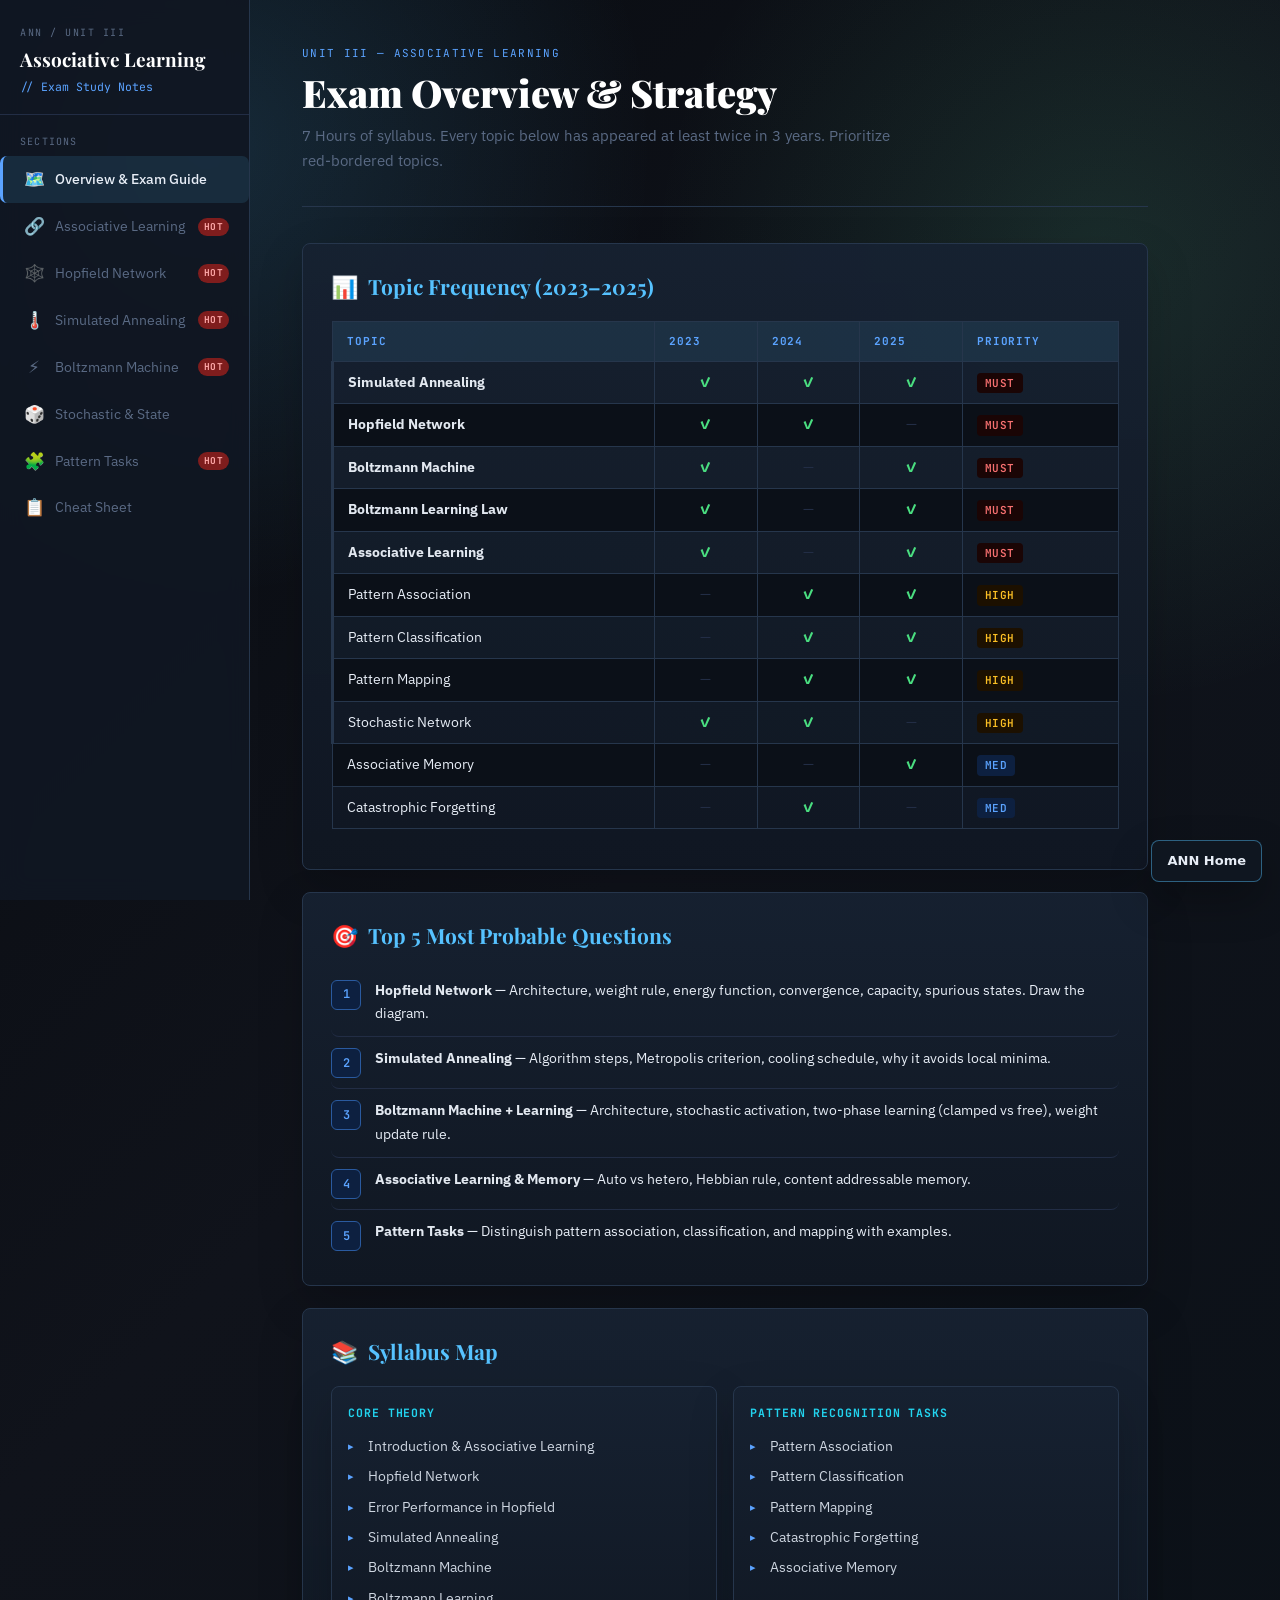
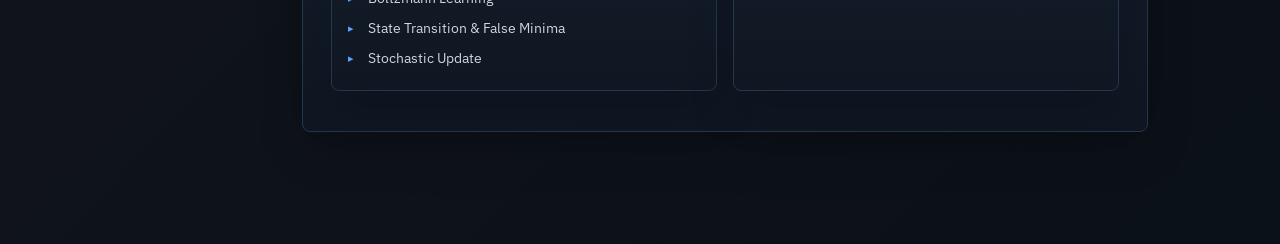
==== commit 25dd3d01: "Unify notes study UI" ====
--- a/unit3_associative_learning.html
+++ b/unit3_associative_learning.html
@@ -6,6 +6,7 @@
 <title>Unit III: Associative Learning — Exam Notes</title>
 <link rel="preconnect" href="https://fonts.googleapis.com">
 <link href="https://fonts.googleapis.com/css2?family=Playfair+Display:wght@400;700;900&family=IBM+Plex+Sans:ital,wght@0,300;0,400;0,500;0,600;1,400&family=JetBrains+Mono:wght@400;500;600&display=swap" rel="stylesheet">
+<link rel="stylesheet" href="study-ui.css">
 <style>
 :root {
   --bg: #07090f;
@@ -143,6 +144,7 @@
 </style>
 </head>
 <body>
+<a class="study-home" href="index.html" aria-label="Back to ANN study homepage">ANN Home</a>
 
 <!-- ═══════════════════ SIDEBAR ═══════════════════ -->
 <nav class="sidebar">
--- a/study-ui.css
+++ b/study-ui.css
@@ -0,0 +1,261 @@
+:root {
+  --study-bg: #080b10;
+  --study-surface: #101722;
+  --study-surface-2: #162131;
+  --study-border: #26364c;
+  --study-text: #e7edf6;
+  --study-muted: #91a0b5;
+  --study-accent: #56c2ff;
+  --study-green: #67e8a8;
+  --study-amber: #ffcf66;
+  --study-rose: #ff7f8f;
+  --study-shadow: rgba(0, 0, 0, 0.28);
+}
+
+html {
+  scroll-padding-top: 22px;
+}
+
+body {
+  background:
+    radial-gradient(circle at 16% 8%, rgba(86, 194, 255, 0.16), transparent 28rem),
+    radial-gradient(circle at 86% 14%, rgba(103, 232, 168, 0.12), transparent 28rem),
+    linear-gradient(135deg, #080b10 0%, #10131b 48%, #0b1118 100%) !important;
+  color: var(--study-text) !important;
+  letter-spacing: 0 !important;
+}
+
+body::selection {
+  background: rgba(86, 194, 255, 0.32);
+}
+
+.study-home {
+  position: fixed;
+  right: 18px;
+  bottom: 18px;
+  z-index: 1000;
+  display: inline-flex;
+  align-items: center;
+  justify-content: center;
+  min-height: 42px;
+  padding: 0 15px;
+  border: 1px solid rgba(86, 194, 255, 0.44);
+  border-radius: 8px;
+  background: rgba(16, 23, 34, 0.88);
+  color: var(--study-text) !important;
+  font: 800 13px/1.1 Inter, ui-sans-serif, system-ui, -apple-system, BlinkMacSystemFont, "Segoe UI", sans-serif;
+  text-decoration: none;
+  box-shadow: 0 18px 42px var(--study-shadow);
+  backdrop-filter: blur(12px);
+}
+
+.study-home:hover {
+  background: var(--study-accent);
+  color: #061018 !important;
+}
+
+.banner,
+.hero,
+.header,
+header {
+  background:
+    radial-gradient(circle at 15% 12%, rgba(86, 194, 255, 0.18), transparent 28rem),
+    radial-gradient(circle at 82% 18%, rgba(103, 232, 168, 0.13), transparent 26rem),
+    linear-gradient(135deg, #080b10 0%, #10131b 48%, #0b1118 100%) !important;
+  border-bottom: 1px solid var(--study-border) !important;
+}
+
+.banner h1,
+.hero h1,
+header h1,
+.header h1,
+.sec-hdr h2,
+.section-header h2,
+.topic-title-block h2 {
+  letter-spacing: 0 !important;
+}
+
+.banner-label,
+.hero-eyebrow,
+.unit-badge,
+.tag,
+.section-label,
+.section-num,
+.unit-tag,
+.nav-section-label,
+.nav-group-lbl {
+  letter-spacing: 0.12em !important;
+}
+
+.main,
+.content {
+  max-width: 1120px;
+}
+
+.card,
+.mc,
+.cheat-card,
+.callout,
+.formula,
+.diagram,
+.diagram-box,
+.quick-ref,
+.fw-card,
+.spec-item,
+.bv-card,
+.tl-stage,
+.topic,
+.keybox,
+.compare-box,
+.exam-alert,
+.p-card,
+.note-box {
+  border-radius: 8px !important;
+  box-shadow: 0 18px 46px rgba(0, 0, 0, 0.18);
+}
+
+.card,
+.mc,
+.cheat-card,
+.callout,
+.diagram,
+.diagram-box,
+.quick-ref,
+.fw-card,
+.spec-item,
+.bv-card,
+.tl-stage,
+.topic,
+.keybox,
+.compare-box,
+.exam-alert,
+.p-card {
+  border-color: var(--study-border) !important;
+}
+
+.card,
+.mc,
+.cheat-card,
+.quick-ref,
+.fw-card,
+.spec-item,
+.bv-card,
+.tl-stage,
+.topic,
+.p-card {
+  background: linear-gradient(180deg, rgba(22, 33, 49, 0.95), rgba(16, 23, 34, 0.98)) !important;
+}
+
+.section,
+.topic {
+  scroll-margin-top: 20px;
+}
+
+.section-header,
+.sec-hdr,
+.topic-header {
+  border-color: var(--study-border) !important;
+}
+
+.card-title,
+.subsec-title,
+.callout-label,
+.formula .label {
+  color: var(--study-accent) !important;
+}
+
+.sidebar,
+body > nav {
+  background: rgba(16, 23, 34, 0.94) !important;
+  border-color: var(--study-border) !important;
+  backdrop-filter: blur(12px);
+}
+
+.sidebar a,
+.sidebar .nav-item,
+body > nav a {
+  border-radius: 7px !important;
+}
+
+.sidebar a:hover,
+.sidebar .nav-item:hover,
+.sidebar .nav-item.active,
+body > nav a:hover {
+  background: rgba(86, 194, 255, 0.12) !important;
+  color: var(--study-text) !important;
+}
+
+table,
+.tbl,
+.spec-table {
+  border-color: var(--study-border) !important;
+  overflow: hidden;
+}
+
+th {
+  background: rgba(86, 194, 255, 0.1) !important;
+}
+
+td,
+th {
+  border-color: var(--study-border) !important;
+}
+
+.formula {
+  background: #07111d !important;
+  border-color: rgba(86, 194, 255, 0.42) !important;
+  color: #b9dcff !important;
+}
+
+.steps li,
+.key-list li,
+.step {
+  border-radius: 8px !important;
+}
+
+.badge,
+.hot-tag,
+.nav-badge,
+.exam-badge,
+.tag,
+.fw-tag {
+  border-radius: 999px !important;
+}
+
+@media print {
+  .sidebar,
+  body > nav,
+  .study-home {
+    display: none !important;
+  }
+
+  body {
+    background: #fff !important;
+    color: #111 !important;
+  }
+
+  .main,
+  .content {
+    margin: 0 !important;
+    max-width: none !important;
+  }
+}
+
+@media (max-width: 760px) {
+  .study-home {
+    right: 12px;
+    bottom: 12px;
+    min-height: 38px;
+    padding: 0 12px;
+    font-size: 12px;
+  }
+
+  .card,
+  .mc,
+  .callout,
+  .topic-body,
+  .keybox {
+    padding-left: 16px !important;
+    padding-right: 16px !important;
+  }
+}
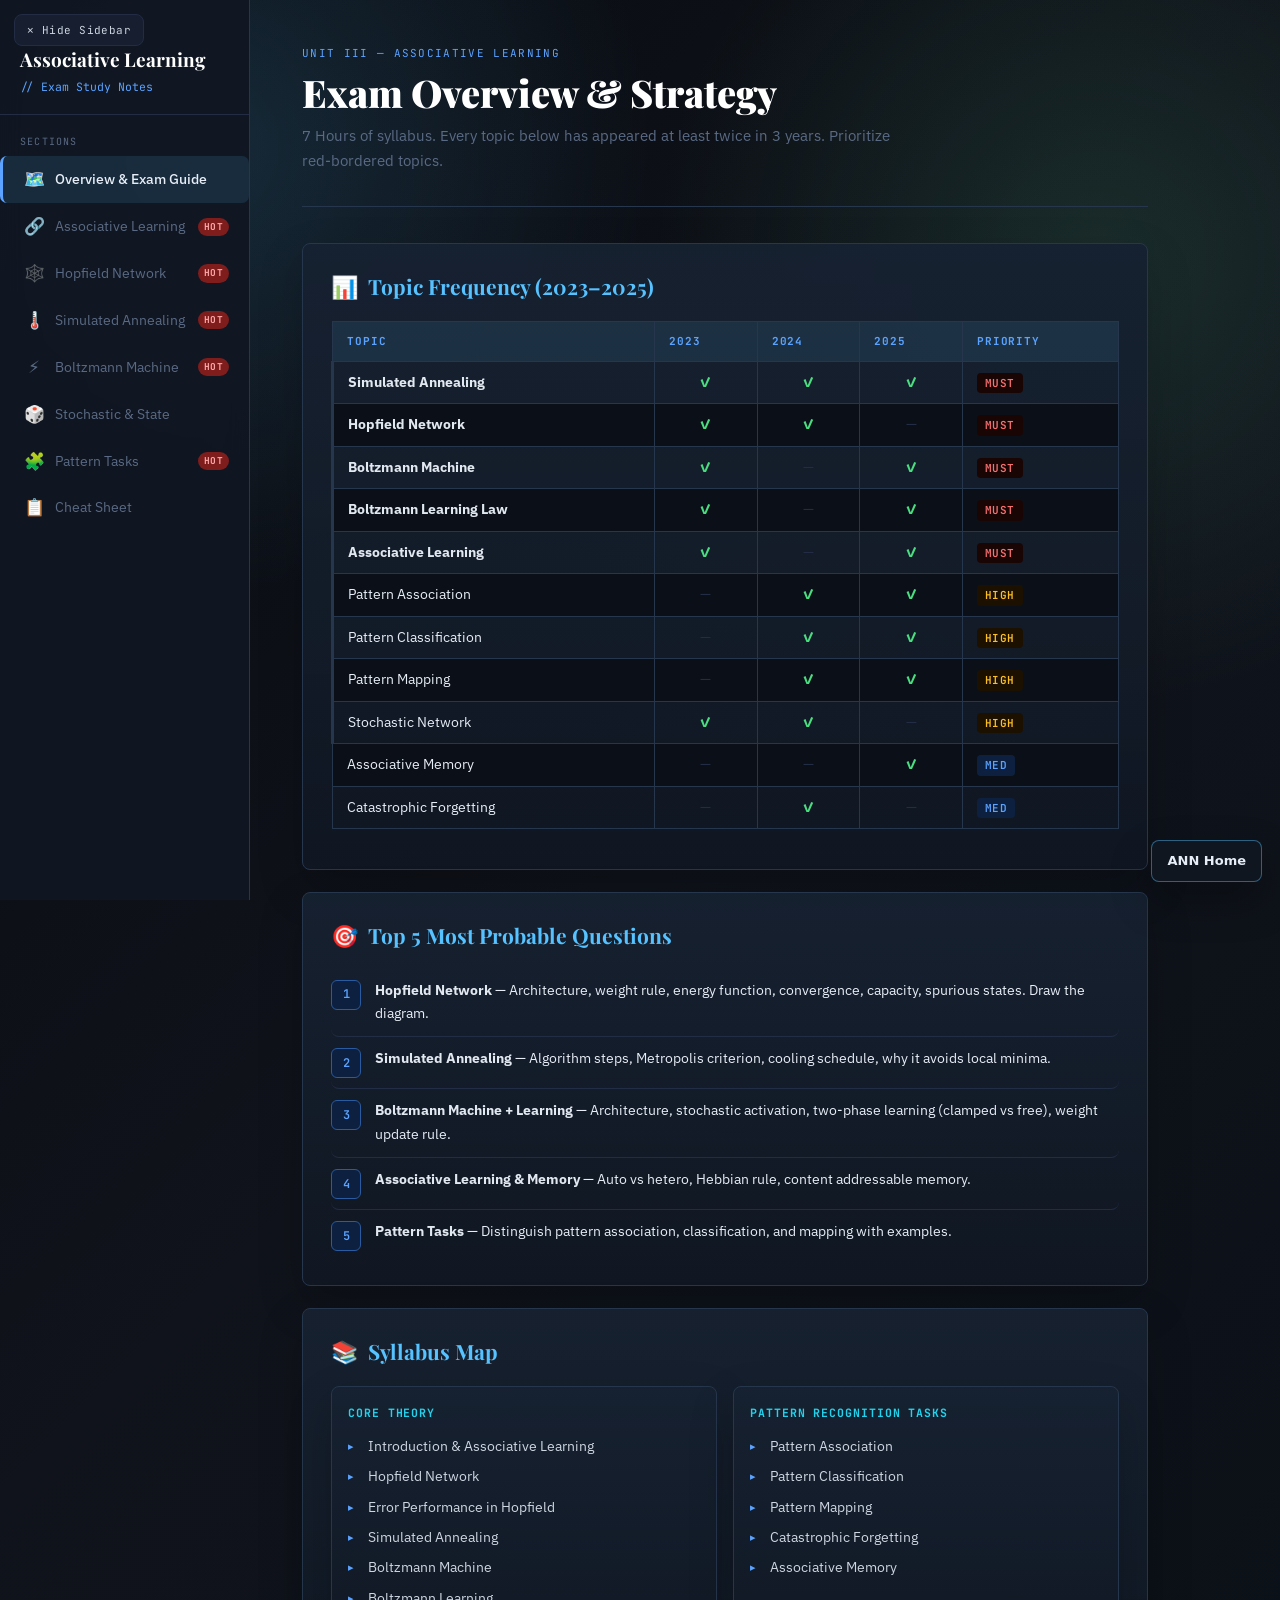
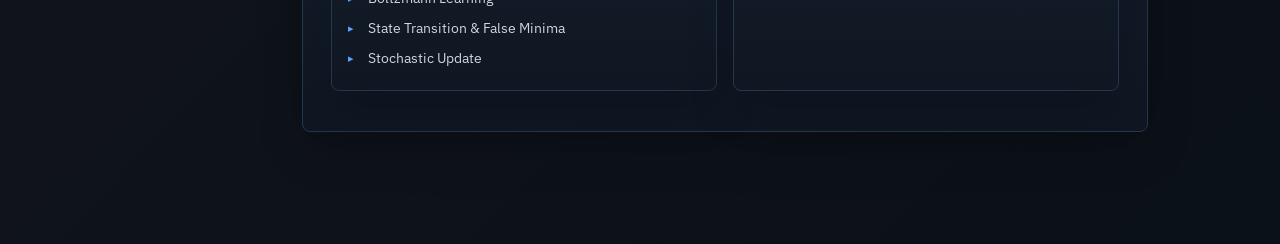
==== commit 6037719e: "Add sidebar hide/show toggle across unit notes pages" ====
--- a/unit3_associative_learning.html
+++ b/unit3_associative_learning.html
@@ -38,7 +38,7 @@
 h3{font-family:var(--heading);font-size:20px;color:white;margin:24px 0 12px;}
 
 /* ── Sidebar ── */
-.sidebar{width:250px;min-height:100vh;background:var(--bg2);border-right:1px solid var(--border);position:fixed;top:0;left:0;overflow-y:auto;z-index:100;display:flex;flex-direction:column;}
+.sidebar{width:250px;min-height:100vh;background:var(--bg2);border-right:1px solid var(--border);position:fixed;top:0;left:0;overflow-y:auto;z-index:100;display:flex;flex-direction:column;transition:transform .28s ease;}
 .sidebar-logo{padding:24px 20px 18px;border-bottom:1px solid var(--border);}
 .sidebar-logo .lbl{font-family:var(--mono);font-size:10px;color:var(--muted);letter-spacing:.15em;text-transform:uppercase;margin-bottom:6px;}
 .sidebar-logo h1{font-family:var(--heading);font-size:19px;font-weight:700;color:white;line-height:1.3;}
@@ -51,7 +51,11 @@
 .nav-badge{margin-left:auto;background:#7f1d1d;color:#fca5a5;font-size:9.5px;font-weight:700;padding:1px 6px;border-radius:10px;font-family:var(--mono);letter-spacing:.04em;}
 
 /* ── Main ── */
-.main{margin-left:250px;flex:1;}
+.main{margin-left:250px;flex:1;transition:margin-left .28s ease;}
+.sidebar-toggle{position:fixed;top:14px;left:14px;z-index:230;background:var(--bg3);color:var(--text);border:1px solid var(--border);border-radius:8px;padding:8px 12px;font-family:var(--mono);font-size:11px;letter-spacing:.04em;cursor:pointer;transition:background .2s ease,color .2s ease,border-color .2s ease;}
+.sidebar-toggle:hover{background:var(--blue-dim);color:var(--blue);border-color:#2a5a9f;}
+body.sidebar-hidden .sidebar{transform:translateX(-100%);}
+body.sidebar-hidden .main{margin-left:0;}
 .section{display:none;padding:44px 52px 90px;max-width:950px;animation:fadeIn .22s ease;}
 .section.active{display:block;}
 @keyframes fadeIn{from{opacity:0;transform:translateY(7px);}to{opacity:1;transform:translateY(0);}}
@@ -136,15 +140,17 @@
 ::-webkit-scrollbar-thumb{background:var(--border);border-radius:3px;}
 
 @media(max-width:800px){
-  .sidebar{width:100%;min-height:auto;position:relative;}
+  .sidebar{width:min(280px,85vw);min-height:100vh;position:fixed;box-shadow:8px 0 20px rgba(0,0,0,.35);}
   .main{margin-left:0;}
   .section{padding:24px 18px 60px;}
   .g2,.g3,.cheat-grid{grid-template-columns:1fr;}
+  .sidebar-toggle{top:12px;left:12px;}
 }
 </style>
 </head>
 <body>
 <a class="study-home" href="index.html" aria-label="Back to ANN study homepage">ANN Home</a>
+<button class="sidebar-toggle" id="sidebarToggle" type="button" aria-expanded="true">✕ Hide Sidebar</button>
 
 <!-- ═══════════════════ SIDEBAR ═══════════════════ -->
 <nav class="sidebar">
@@ -1186,6 +1192,20 @@
   document.querySelector('.main').scrollTop = 0;
   window.scrollTo(0,0);
 }
+const sidebarToggleButton = document.getElementById('sidebarToggle');
+function updateSidebarToggleState() {
+  const hidden = document.body.classList.contains('sidebar-hidden');
+  sidebarToggleButton.textContent = hidden ? '☰ Show Sidebar' : '✕ Hide Sidebar';
+  sidebarToggleButton.setAttribute('aria-expanded', String(!hidden));
+}
+sidebarToggleButton.addEventListener('click', () => {
+  document.body.classList.toggle('sidebar-hidden');
+  updateSidebarToggleState();
+});
+if (window.matchMedia('(max-width: 800px)').matches) {
+  document.body.classList.add('sidebar-hidden');
+}
+updateSidebarToggleState();
 </script>
 </body>
 </html>
